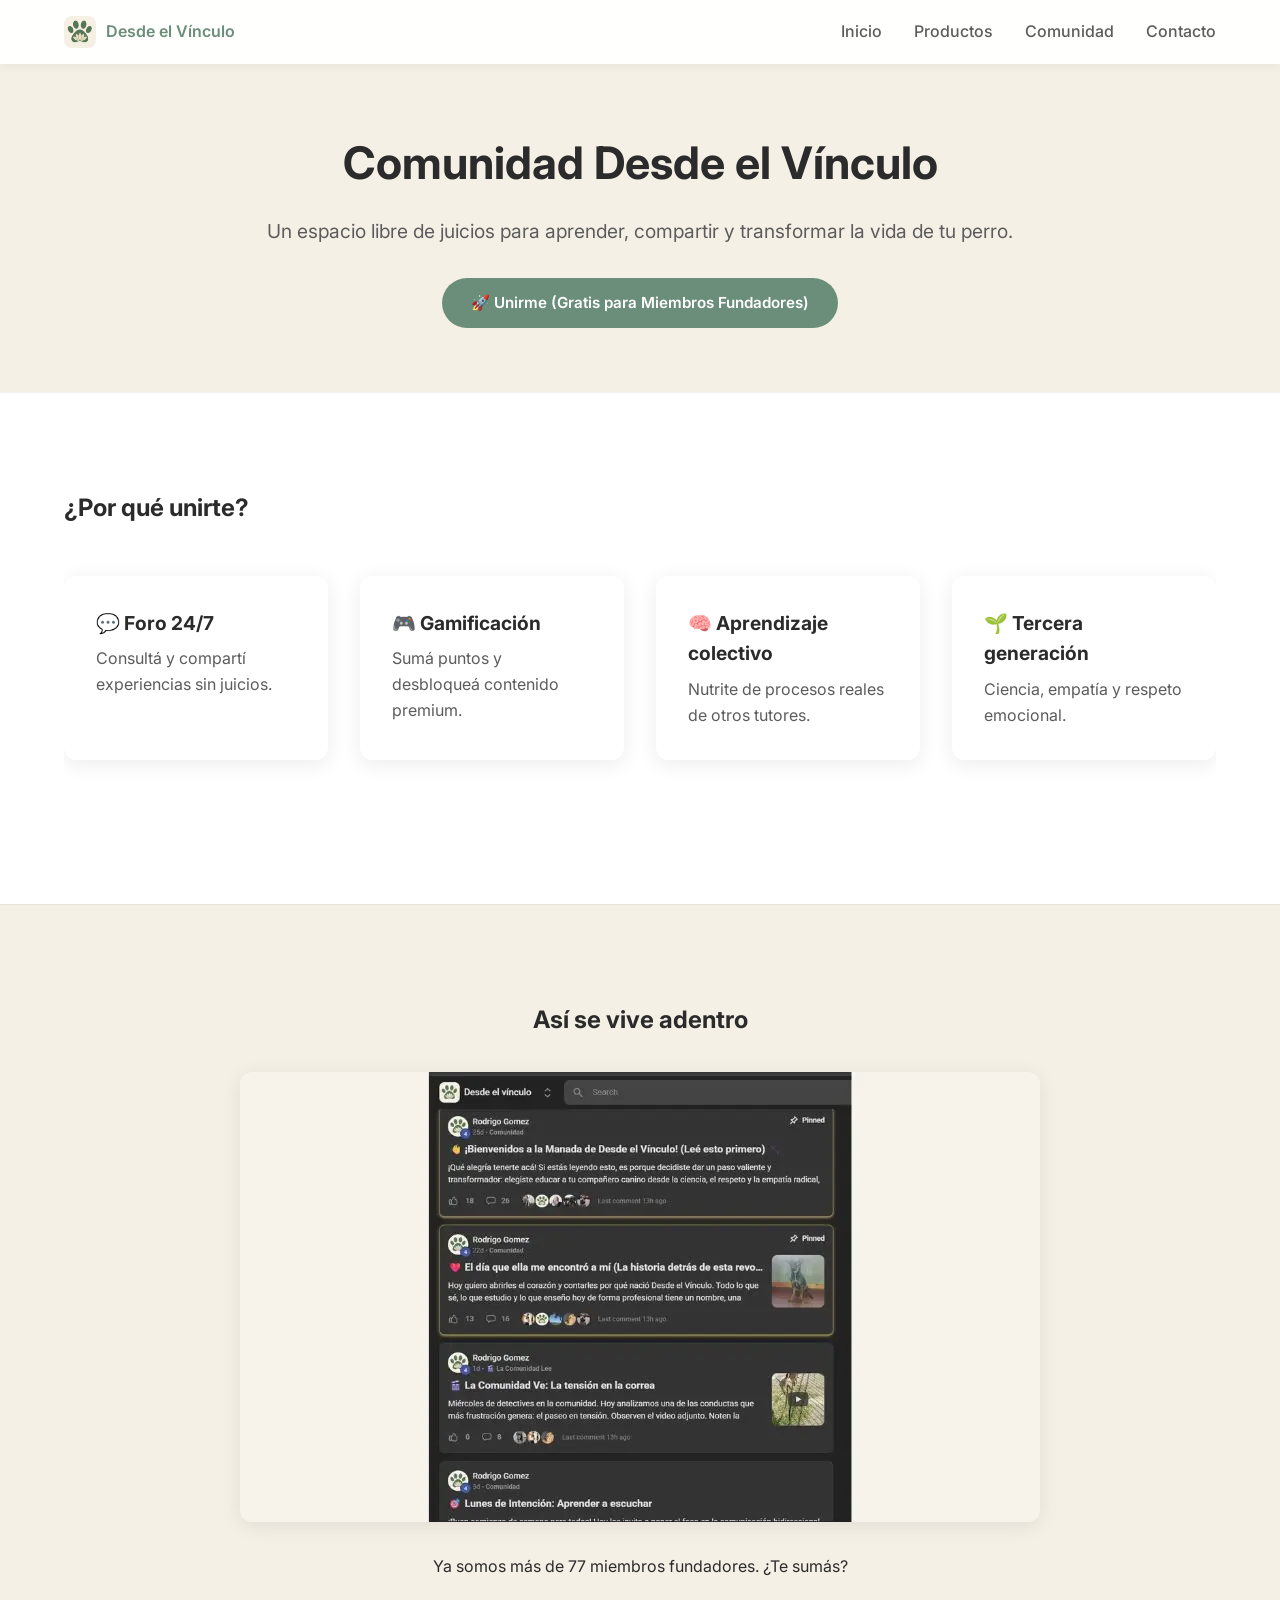
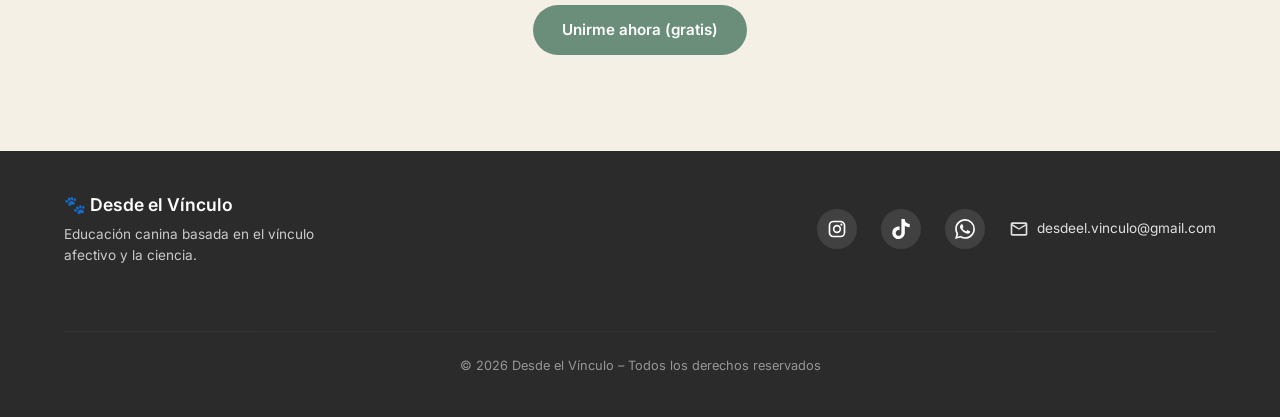
==== comunidad.html @ 9e62a5cd "Optimización de imagenes + details" ====
<!DOCTYPE html>
<html lang="es">
<head>
  <meta charset="UTF-8">
  <meta name="viewport" content="width=device-width, initial-scale=1.0">
  <title>Comunidad | Desde el Vínculo</title>
  <meta name="description" content="Comunidad gratuita para tutores de perros. Aprendizaje colectivo, gamificación y apoyo mutuo en educación canina consciente.">
  <meta name="robots" content="index, follow">
  <link rel="canonical" href="https://desdeelvinculo.netlify.app/comunidad.html">
  <meta property="og:title" content="Comunidad – Desde el Vínculo">
  <meta property="og:description" content="Un espacio libre de juicios para aprender y compartir sobre educación canina respetuosa.">
  <meta property="og:image" content="https://desdeelvinculo.netlify.app/img/og-image.jpg">
  <meta property="og:url" content="https://desdeelvinculo.netlify.app/comunidad.html">
  <meta name="google-site-verification" content="YnLXtKM4-w28fluN7Jt4KjhZyx0626GhNaNaI8vtAmA">
  <link rel="icon" type="image/png" sizes="512x512" href="img/favicon.png">
  <link href="https://fonts.googleapis.com/css2?family=Inter:wght@400;500;600;700&display=swap" rel="stylesheet">
  <link rel="stylesheet" href="css/global.css">
  <link rel="stylesheet" href="css/comunidad.css">
</head>
<body>
  <header class="header">
    <div class="container header__container">
      <a href="index.html" class="header__logo"><img src="img/logo.png" alt="Desde el Vínculo" width="140" height="40">
      <span class="header__logo-text">Desde el Vínculo</span></a>
      <nav class="header__nav" id="nav-menu">
        <ul class="header__menu">
          <li><a href="index.html" class="header__link">Inicio</a></li>
          <li><a href="productos.html" class="header__link">Productos</a></li>
          <li><a href="comunidad.html" class="header__link">Comunidad</a></li>
          <li><a href="index.html#contacto" class="header__link">Contacto</a></li>
        </ul>
      </nav>
      <button class="header__toggle" id="nav-toggle" aria-label="Abrir menú"><span></span><span></span><span></span></button>
    </div>
  </header>

  <main>
    <section class="comunidad-hero">
      <div class="container">
        <h1 class="comunidad-hero__title">Comunidad Desde el Vínculo</h1>
        <p class="comunidad-hero__subtitle">Un espacio libre de juicios para aprender, compartir y transformar la vida de tu perro.</p>
        <a href="https://www.skool.com/desde-el-vinculo-2976/about" target="_blank" rel="noopener" class="btn btn--primary">🚀 Unirme (Gratis para Miembros Fundadores)</a>
      </div>
    </section>
    <section class="section bg-white">
      <div class="container">
        <h2 class="section__title">¿Por qué unirte?</h2>
        <div class="beneficios-grid">
          <div class="beneficio-item"><h4>💬 Foro 24/7</h4><p>Consultá y compartí experiencias sin juicios.</p></div>
          <div class="beneficio-item"><h4>🎮 Gamificación</h4><p>Sumá puntos y desbloqueá contenido premium.</p></div>
          <div class="beneficio-item"><h4>🧠 Aprendizaje colectivo</h4><p>Nutrite de procesos reales de otros tutores.</p></div>
          <div class="beneficio-item"><h4>🌱 Tercera generación</h4><p>Ciencia, empatía y respeto emocional.</p></div>
        </div>
      </div>
    </section>
    <section class="section bg-beige comunidad-galeria" style="text-align: center;">
  <div class="container">
    <h2 class="section__title">Así se vive adentro</h2>
    <div class="slider">
      <div class="slider__track">
        <img src="img/Captura de la comunidad 1.webp" alt="Captura de la comunidad 1" class="slider__img active" loading="lazy">
        <img src="img/Captura de la comunidad 2.webp" alt="Captura de la comunidad 2" class="slider__img" loading="lazy">
        <img src="img/Captura de la comunidad 3.webp" alt="Captura de la comunidad 3" class="slider__img" loading="lazy">
        <img src="img/Captura de la comunidad 4.webp" alt="Captura de la comunidad 4" class="slider__img" loading="lazy">
      </div>
    </div>
    <p style="margin-top: 2rem;">Ya somos más de 77 miembros fundadores. ¿Te sumás?</p><br>
    <a href="https://www.skool.com/desde-el-vinculo-2976/about" target="_blank" rel="noopener" class="btn btn--primary">Unirme ahora (gratis)</a>
  </div>
</section>
  </main>

  <footer id="contacto" class="footer">
  <div class="footer__container">
    <div class="footer__brand">
      <p>🐾 Desde el Vínculo</p>
      <p>Educación canina basada en el vínculo afectivo y la ciencia.</p>
    </div>
    <div class="footer__social">
      <a href="https://www.instagram.com/desdeel.vinculo/" target="_blank" rel="noopener" aria-label="Instagram">
        <svg viewBox="0 0 24 24"><path d="M7.8 2h8.4C19.4 2 22 4.6 22 7.8v8.4a5.8 5.8 0 0 1-5.8 5.8H7.8C4.6 22 2 19.4 2 16.2V7.8A5.8 5.8 0 0 1 7.8 2m-.2 2A3.6 3.6 0 0 0 4 7.6v8.8C4 18.39 5.61 20 7.6 20h8.8a3.6 3.6 0 0 0 3.6-3.6V7.6C20 5.61 18.39 4 16.4 4H7.6m9.65 1.5a1.25 1.25 0 0 1 0 2.5 1.25 1.25 0 0 1 0-2.5M12 7a5 5 0 1 1 0 10 5 5 0 0 1 0-10m0 2a3 3 0 1 0 0 6 3 3 0 0 0 0-6z"/></svg>
      </a>
      <a href="https://www.tiktok.com/@desdeelvinculo" target="_blank" rel="noopener" aria-label="TikTok">
        <svg viewBox="0 0 24 24"><path d="M12.53.02C13.84 0 15.14.01 16.44 0c.08 1.53.63 3.09 1.75 4.17 1.12 1.11 2.7 1.62 4.24 1.79v4.03c-1.44-.05-2.89-.35-4.2-.97-.57-.26-1.1-.59-1.62-.93-.01 2.92.01 5.84-.02 8.75-.08 1.4-.54 2.79-1.35 3.94-1.31 1.92-3.58 3.17-5.91 3.21-1.43.08-2.86-.31-4.08-1.03-2.02-1.19-3.44-3.37-3.65-5.71-.02-.5-.03-1-.01-1.49.18-1.9 1.12-3.72 2.58-4.96 1.66-1.44 3.98-2.13 6.15-1.72.02 1.48-.04 2.96-.04 4.44-.99-.32-2.15-.23-3.02.37-.63.41-1.11 1.04-1.36 1.75-.21.51-.15 1.07-.14 1.61.24 1.64 1.82 3.02 3.5 2.87 1.12-.01 2.19-.66 2.77-1.61.19-.33.4-.67.41-1.06.1-1.79.06-3.57.07-5.36.01-4.03-.01-8.05.02-12.07z"/></svg>
      </a>
      <a href="https://wa.me/5491121652703" target="_blank" rel="noopener" aria-label="WhatsApp">
        <svg viewBox="0 0 24 24"><path d="M17.472 14.382c-.297-.149-1.758-.867-2.03-.967-.273-.099-.471-.148-.67.15-.197.297-.767.966-.94 1.164-.173.199-.347.223-.644.075-.297-.15-1.255-.463-2.39-1.475-.883-.788-1.48-1.761-1.653-2.059-.173-.297-.018-.458.13-.606.134-.133.298-.347.446-.52.149-.174.198-.298.298-.497.099-.198.05-.371-.025-.52-.075-.149-.669-1.612-.916-2.207-.242-.579-.487-.5-.669-.51-.173-.008-.371-.01-.57-.01-.198 0-.52.074-.792.372-.272.297-1.04 1.016-1.04 2.479 0 1.462 1.065 2.875 1.213 3.074.149.198 2.096 3.2 5.077 4.487.709.306 1.262.489 1.694.625.712.227 1.36.195 1.871.118.571-.085 1.758-.719 2.006-1.413.248-.694.248-1.289.173-1.413-.074-.124-.272-.198-.57-.347m-5.421 7.403h-.004a9.87 9.87 0 0 1-5.031-1.378l-.361-.214-3.741.982.998-3.648-.235-.374a9.86 9.86 0 0 1-1.51-5.26c.001-5.45 4.436-9.884 9.888-9.884 2.64 0 5.122 1.03 6.988 2.898a9.825 9.825 0 0 1 2.893 6.994c-.003 5.45-4.437 9.884-9.885 9.884m8.413-18.297A11.815 11.815 0 0 0 12.05 0C5.495 0 .16 5.335.157 11.892c0 2.096.547 4.142 1.588 5.945L.057 24l6.305-1.654a11.882 11.882 0 0 0 5.683 1.448h.005c6.554 0 11.89-5.335 11.893-11.893a11.821 11.821 0 0 0-3.48-8.413z"/></svg>
      </a>
      <span class="footer__email" aria-label="Email">
        <svg viewBox="0 0 24 24"><path d="M22 6c0-1.1-.9-2-2-2H4c-1.1 0-2 .9-2 2v12c0 1.1.9 2 2 2h16c1.1 0 2-.9 2-2V6zm-2 0l-8 5-8-5h16zm0 12H4V8l8 5 8-5v10z"/></svg>
        <span class="footer__email-text">desdeel.vinculo@gmail.com</span>
      </span>
    </div>
    <p class="footer__copy">© 2026 Desde el Vínculo – Todos los derechos reservados</p>
  </div>
</footer>
  <script src="js/main.js"></script>
</body>
</html>
---- css/global.css ----
/* === RESET & VARIABLES === */
:root {
  --verde: #6B8E7B;
  --verde-oscuro: #4A6B5D;
  --marron: #A68A6B;
  --beige: #F5F0E6;
  --blanco: #FFFFFF;
  --gris-oscuro: #2B2B2B;
  --gris-medio: #5C5C5C;
  --sombra: 0 4px 20px rgba(0,0,0,0.08);
  --radius: 12px;
  --transition: 0.3s ease;
}

*,
*::before,
*::after {
  box-sizing: border-box;
  margin: 0;
  padding: 0;
}

html {
  scroll-behavior: smooth;
}

body {
  font-family: 'Inter', sans-serif;
  color: var(--gris-oscuro);
  background: var(--blanco);
  line-height: 1.6;
  overflow-x: hidden;
  max-width: 100vw;
}

img, video, iframe {
  max-width: 100%;
  height: auto;
  display: block;
}

a {
  text-decoration: none;
  color: inherit;
}

ul {
  list-style: none;
}

.container {
  width: 90%;
  max-width: 1200px;
  margin: 0 auto;
  overflow-x: hidden;
}

/* === BOTONES === */
.btn {
  display: inline-block;
  padding: 0.8rem 1.8rem;
  border-radius: 50px;
  font-weight: 600;
  font-size: 0.95rem;
  transition: background var(--transition), color var(--transition), transform 0.2s ease;
  text-align: center;
  border: none;
  cursor: pointer;
}

.btn--primary {
  background: var(--verde);
  color: var(--blanco);
}

.btn--primary:hover {
  background: var(--verde-oscuro);
  transform: translateY(-2px);
}

.btn--secondary {
  background: transparent;
  color: var(--verde);
  border: 2px solid var(--verde);
}

.btn--secondary:hover {
  background: var(--verde);
  color: var(--blanco);
  transform: translateY(-2px);
}

/* === HEADER === */
.header {
  position: fixed;
  top: 0;
  left: 0;
  width: 100%;
  background: rgba(255,255,255,0.95);
  backdrop-filter: blur(10px);
  z-index: 1000;
  box-shadow: 0 2px 10px rgba(0,0,0,0.05);
}

.header__container {
  display: flex;
  justify-content: space-between;
  align-items: center;
  padding: 1rem 0;
}

.header__logo {
  display: flex;
  align-items: center;
  gap: 0.6rem;
  text-decoration: none;
}

.header__logo img {
  height: 32px;
  width: auto;
  border-radius: 25%;
}

.header__logo-text {
  font-size: 1rem;
  font-weight: 600;
  color: var(--verde);
  white-space: nowrap;
}

.header__menu {
  display: flex;
  gap: 2rem;
}

.header__link {
  font-weight: 500;
  color: var(--gris-medio);
  position: relative;
}

.header__link::after {
  content: '';
  position: absolute;
  left: 0;
  bottom: -4px;
  width: 0;
  height: 2px;
  background: var(--verde);
  transition: width var(--transition);
}

.header__link:hover {
  color: var(--verde);
}

.header__link:hover::after {
  width: 100%;
}

/* Hamburguesa */
.header__toggle {
  display: none;
  flex-direction: column;
  gap: 5px;
  background: none;
  border: none;
  cursor: pointer;
}

.header__toggle span {
  width: 25px;
  height: 2px;
  background: var(--gris-oscuro);
  transition: all var(--transition);
}

/* === SECCIONES GENERALES === */
.section {
  padding: 6rem 0;
  opacity: 0;
  transform: translateY(20px);
  transition: opacity 0.6s ease-out, transform 0.6s ease-out;
  border-top: 1px solid transparent;
  max-width: 100%;
  overflow-x: hidden;
}

.section.visible {
  opacity: 1;
  transform: translateY(0);
}

.bg-beige.section,
.bg-verde-claro.section,
.bg-white.section {
  border-top: 1px solid rgba(0,0,0,0.05);
}

/* === FOOTER === */
.footer {
  background: var(--gris-oscuro);
  color: var(--blanco);
  padding: 2.5rem 0;
}

.footer__container {
  width: 90%;
  max-width: 1200px;
  margin: 0 auto;
  display: flex;
  justify-content: space-between;
  align-items: center;
  flex-wrap: wrap;
  gap: 2rem;
}

.footer__brand p:first-child {
  font-size: 1.1rem;
  font-weight: 600;
  margin-bottom: 0.3rem;
}

.footer__brand p:last-child {
  font-size: 0.85rem;
  opacity: 0.75;
  max-width: 250px;
  white-space: normal;
  word-break: break-word;
  overflow-wrap: break-word;
}

.footer__social {
  display: flex;
  gap: 1.5rem;
  align-items: center;
}

.footer__social a {
  display: flex;
  align-items: center;
  justify-content: center;
  width: 40px;
  height: 40px;
  border-radius: 50%;
  background: rgba(255,255,255,0.1);
  transition: background var(--transition), transform var(--transition);
}

.footer__social a:hover {
  background: var(--verde);
  transform: translateY(-2px);
}

.footer__social a svg {
  width: 20px;
  height: 20px;
  fill: var(--blanco);
}

.footer__copy {
  width: 100%;
  text-align: center;
  margin-top: 2rem;
  font-size: 0.8rem;
  opacity: 0.5;
  border-top: 1px solid rgba(255,255,255,0.1);
  padding-top: 1.5rem;
  word-break: break-word;
  overflow-wrap: break-word;
  hyphens: auto;
}

/* === FOOTER EMAIL === */
.footer__email {
  display: flex;
  align-items: center;
  gap: 0.5rem;
  cursor: default;
  color: var(--blanco);
  opacity: 0.85;
}

.footer__email svg {
  width: 20px;
  height: 20px;
  fill: var(--blanco);
}

.footer__email-text {
  font-size: 0.85rem;
}

/* === ANIMACIONES BASE === */
@keyframes fadeInUp {
  from { opacity: 0; transform: translateY(30px); }
  to { opacity: 1; transform: translateY(0); }
}

/* === UTILIDADES === */
.bg-beige { background-color: var(--beige); }
.bg-white { background-color: var(--blanco); }
.bg-verde-claro { background-color: #E8F0EC; }

/* === RESPONSIVE MULTI-BREAKPOINT === */
@media (max-width: 480px) {
  .container, .footer__container { width: 95%; }
  .header__logo img { height: 28px; }
  .btn { padding: 0.7rem 1.4rem; font-size: 0.9rem; }
  .section { padding: 4rem 0; }
  .footer__container { flex-direction: column; text-align: center; }
  .footer__brand p:last-child { max-width: 100%; }
  .footer__email-text { font-size: 0.8rem; }
}

@media (max-width: 768px) {
  .header__nav {
    position: fixed;
    top: 70px;
    left: -100%;
    width: 80%;
    max-width: 300px;
    height: calc(100vh - 70px);
    background: var(--blanco);
    box-shadow: 2px 0 20px rgba(0,0,0,0.1);
    transition: left var(--transition);
    padding: 2rem;
    z-index: 999;
  }
  .header__nav.active { left: 0; }
  .header__menu { flex-direction: column; gap: 1.5rem; }
  .header__toggle { display: flex; }
  .section { padding: 4rem 0; }
}

@media (min-width: 769px) and (max-width: 1024px) {
  .container, .footer__container { max-width: 960px; }
}

@media (min-width: 1025px) and (max-width: 1440px) {
  .container, .footer__container { max-width: 1200px; }
}

@media (min-width: 1441px) {
  .container, .footer__container { max-width: 1400px; }
  body { font-size: 1.05rem; }
}
---- css/comunidad.css ----
/* === PÁGINA COMUNIDAD === */
.comunidad-hero {
  background: var(--beige);
  padding: 8rem 0 4rem;
  text-align: center;
}

.comunidad-hero__title {
  font-size: clamp(2rem, 5vw, 2.8rem);
  font-weight: 700; margin-bottom: 1rem;
}

.comunidad-hero__subtitle {
  font-size: 1.2rem; color: var(--gris-medio);
  margin-bottom: 2rem;
}

.beneficios-grid {
  display: grid;
  grid-template-columns: repeat(auto-fit, minmax(250px, 1fr));
  gap: 2rem; margin: 3rem 0;
}

.beneficio-item {
  background: var(--blanco); padding: 2rem;
  border-radius: var(--radius); box-shadow: var(--sombra);
}

.beneficio-item h4 {
  margin-bottom: 0.5rem; font-size: 1.2rem;
}

.beneficio-item p {
  color: var(--gris-medio);
}

.comunidad-screenshot {
  max-width: 800px; margin: 2rem auto;
  border-radius: var(--radius); box-shadow: var(--sombra);
}

@media (max-width: 768px) {
  .comunidad-screenshot {
    max-width: 100%;
  }
}



/* === SLIDER COMUNIDAD === */
/* === SLIDER COMUNIDAD === */
.slider {
  max-width: 800px;
  margin: 2rem auto 0;
  position: relative;
  overflow: hidden;
  border-radius: var(--radius);
  box-shadow: var(--sombra);
  aspect-ratio: 16 / 9;   /* esta línea es clave */
}

.slider__track {
  position: relative;
  width: 100%;
}

.slider__img {
  display: none;
  width: 100%;
  height: auto;
  object-fit: contain;
  border-radius: var(--radius);
}

.slider__img.active {
  display: block;
}
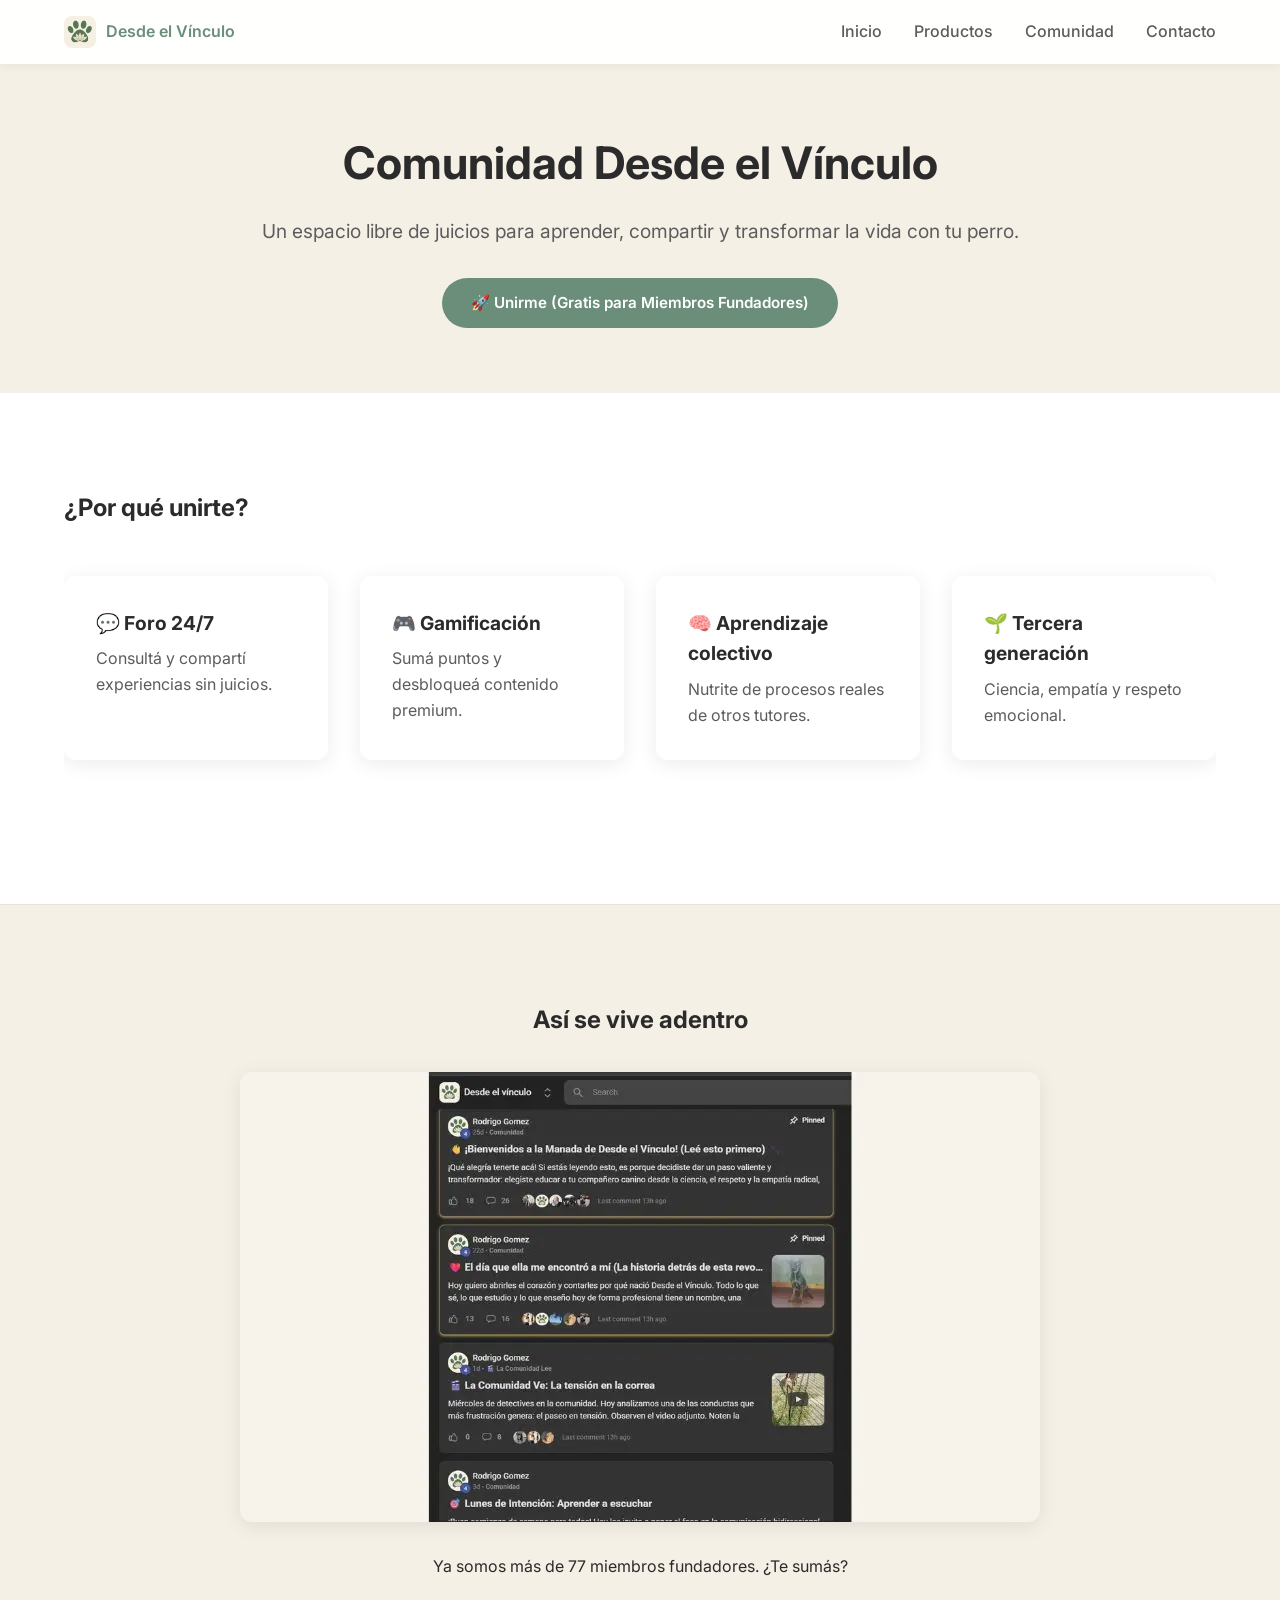
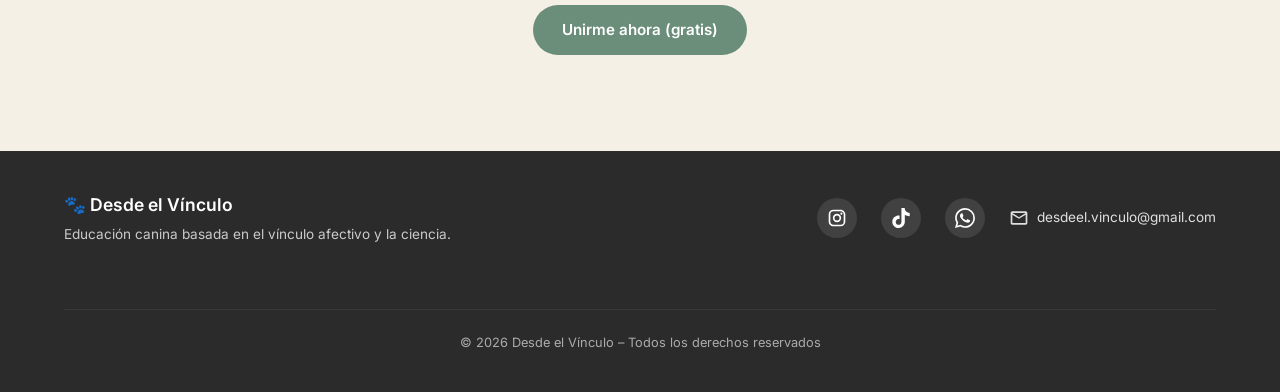
==== commit 7f6c60ac: "Ajuste copy comunidad" ====
--- a/comunidad.html
+++ b/comunidad.html
@@ -27,7 +27,7 @@
           <li><a href="index.html" class="header__link">Inicio</a></li>
           <li><a href="productos.html" class="header__link">Productos</a></li>
           <li><a href="comunidad.html" class="header__link">Comunidad</a></li>
-          <li><a href="index.html#contacto" class="header__link">Contacto</a></li>
+          <li><a href="#contacto" class="header__link">Contacto</a></li>
         </ul>
       </nav>
       <button class="header__toggle" id="nav-toggle" aria-label="Abrir menú"><span></span><span></span><span></span></button>
@@ -38,7 +38,7 @@
     <section class="comunidad-hero">
       <div class="container">
         <h1 class="comunidad-hero__title">Comunidad Desde el Vínculo</h1>
-        <p class="comunidad-hero__subtitle">Un espacio libre de juicios para aprender, compartir y transformar la vida de tu perro.</p>
+        <p class="comunidad-hero__subtitle">Un espacio libre de juicios para aprender, compartir y transformar la vida con tu perro.</p>
         <a href="https://www.skool.com/desde-el-vinculo-2976/about" target="_blank" rel="noopener" class="btn btn--primary">🚀 Unirme (Gratis para Miembros Fundadores)</a>
       </div>
     </section>
--- a/css/global.css
+++ b/css/global.css
@@ -22,6 +22,8 @@
 
 html {
   scroll-behavior: smooth;
+  overflow-x: hidden;
+  max-width: 100vw;
 }
 
 body {
@@ -31,6 +33,7 @@
   line-height: 1.6;
   overflow-x: hidden;
   max-width: 100vw;
+  position: relative;
 }
 
 img, video, iframe {
@@ -107,6 +110,7 @@
   justify-content: space-between;
   align-items: center;
   padding: 1rem 0;
+  max-width: 100%;
 }
 
 .header__logo {
@@ -198,11 +202,12 @@
   border-top: 1px solid rgba(0,0,0,0.05);
 }
 
-/* === FOOTER === */
+/* === FOOTER (NUEVO DISEÑO) === */
 .footer {
   background: var(--gris-oscuro);
   color: var(--blanco);
   padding: 2.5rem 0;
+  overflow: visible;          /* Nada de hidden */
 }
 
 .footer__container {
@@ -225,7 +230,7 @@
 .footer__brand p:last-child {
   font-size: 0.85rem;
   opacity: 0.75;
-  max-width: 250px;
+    max-width: 100%;           /* antes 250px, ahora usa todo el ancho disponible */
   white-space: normal;
   word-break: break-word;
   overflow-wrap: break-word;
@@ -263,13 +268,15 @@
   width: 100%;
   text-align: center;
   margin-top: 2rem;
-  font-size: 0.8rem;
-  opacity: 0.5;
+  font-size: clamp(0.7rem, 2.5vw, 0.8rem);
+  opacity: 0.6;
   border-top: 1px solid rgba(255,255,255,0.1);
-  padding-top: 1.5rem;
+  padding: 1.5rem 1.5rem 0;
   word-break: break-word;
   overflow-wrap: break-word;
   hyphens: auto;
+  white-space: normal;
+  line-height: 1.4;
 }
 
 /* === FOOTER EMAIL === */
@@ -290,6 +297,8 @@
 
 .footer__email-text {
   font-size: 0.85rem;
+  word-break: break-all;
+  overflow-wrap: anywhere;
 }
 
 /* === ANIMACIONES BASE === */
@@ -310,8 +319,18 @@
   .btn { padding: 0.7rem 1.4rem; font-size: 0.9rem; }
   .section { padding: 4rem 0; }
   .footer__container { flex-direction: column; text-align: center; }
-  .footer__brand p:last-child { max-width: 100%; }
-  .footer__email-text { font-size: 0.8rem; }
+ 
+  .footer__brand p:last-child {
+    font-size: 0.8rem;
+    max-width: 100%;
+  }
+  .footer__email-text {
+    font-size: 0.75rem;
+  }
+  .footer__copy {
+    padding: 1rem 1rem 0;
+    font-size: 0.7rem;
+  }
 }
 
 @media (max-width: 768px) {
@@ -327,6 +346,7 @@
     transition: left var(--transition);
     padding: 2rem;
     z-index: 999;
+    overflow: hidden;
   }
   .header__nav.active { left: 0; }
   .header__menu { flex-direction: column; gap: 1.5rem; }
@@ -345,4 +365,8 @@
 @media (min-width: 1441px) {
   .container, .footer__container { max-width: 1400px; }
   body { font-size: 1.05rem; }
+}
+
+#contacto {
+  scroll-margin-top: 100px;
 }
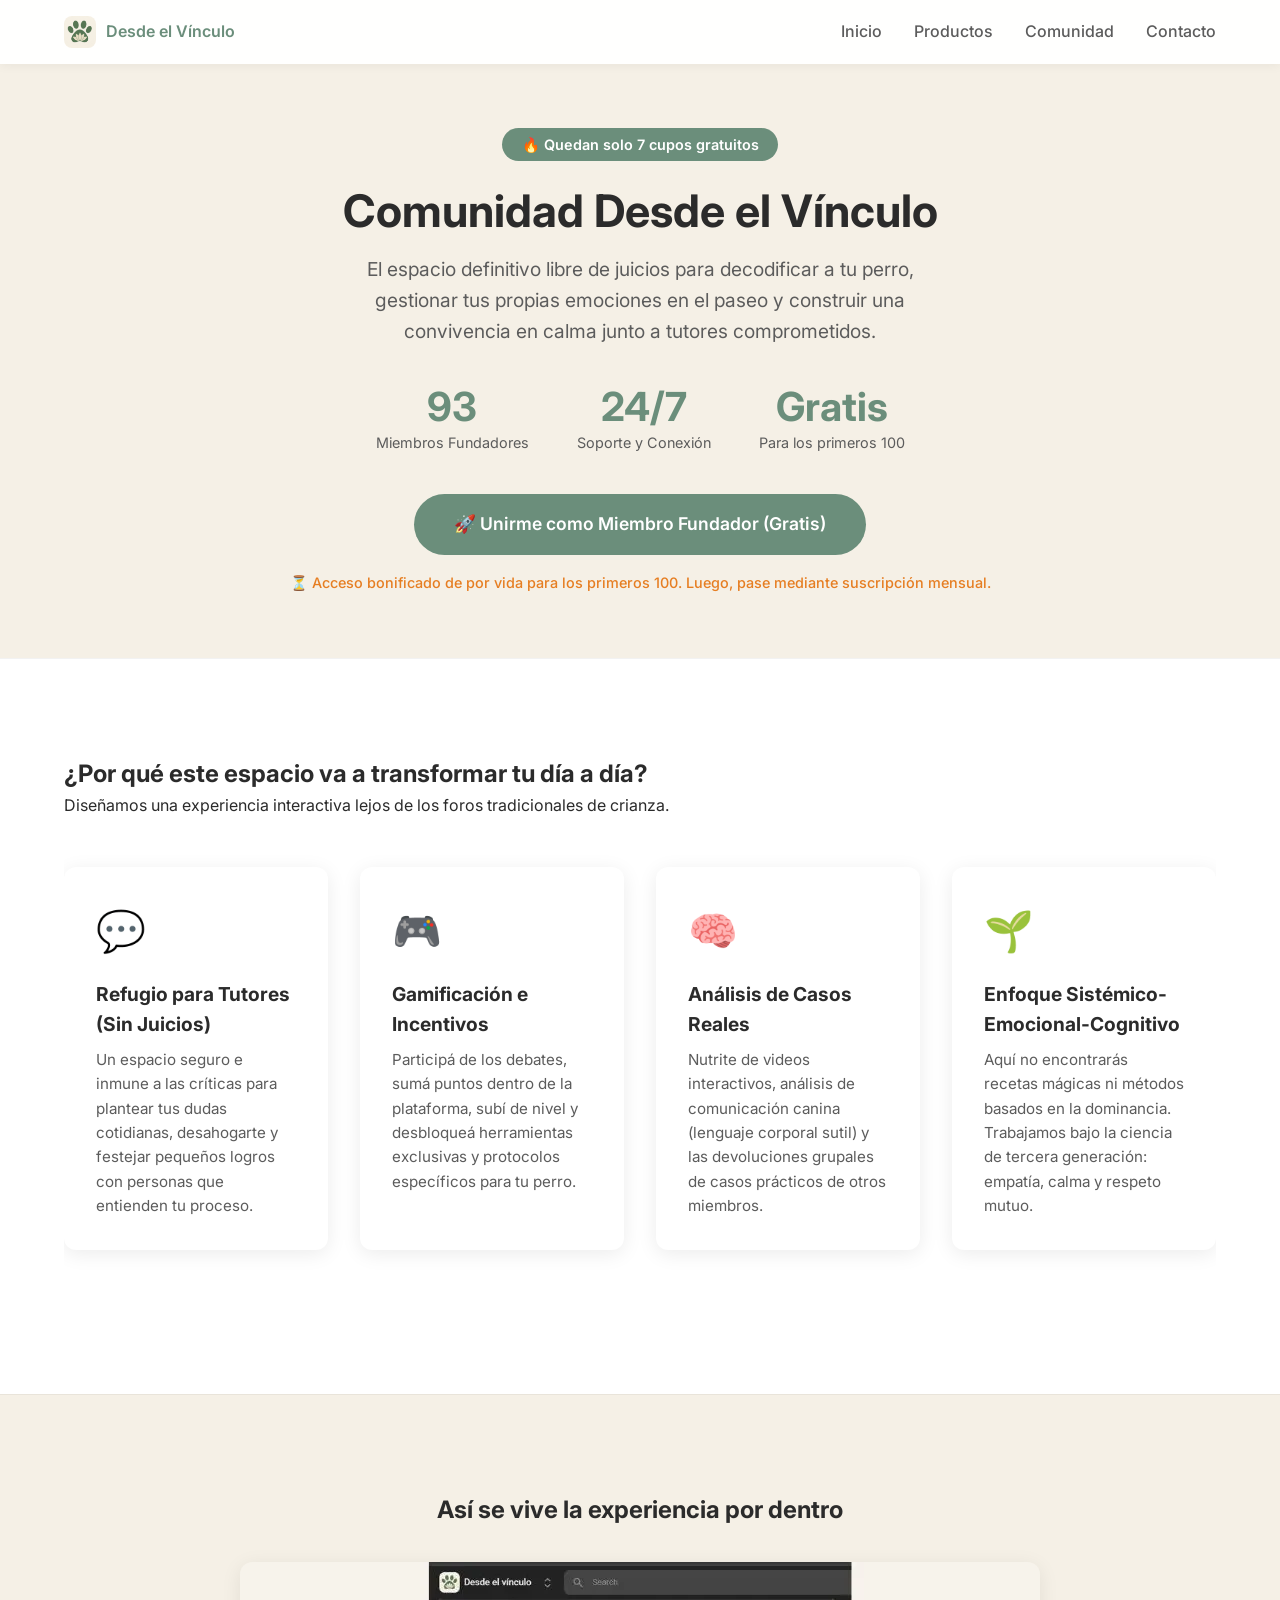
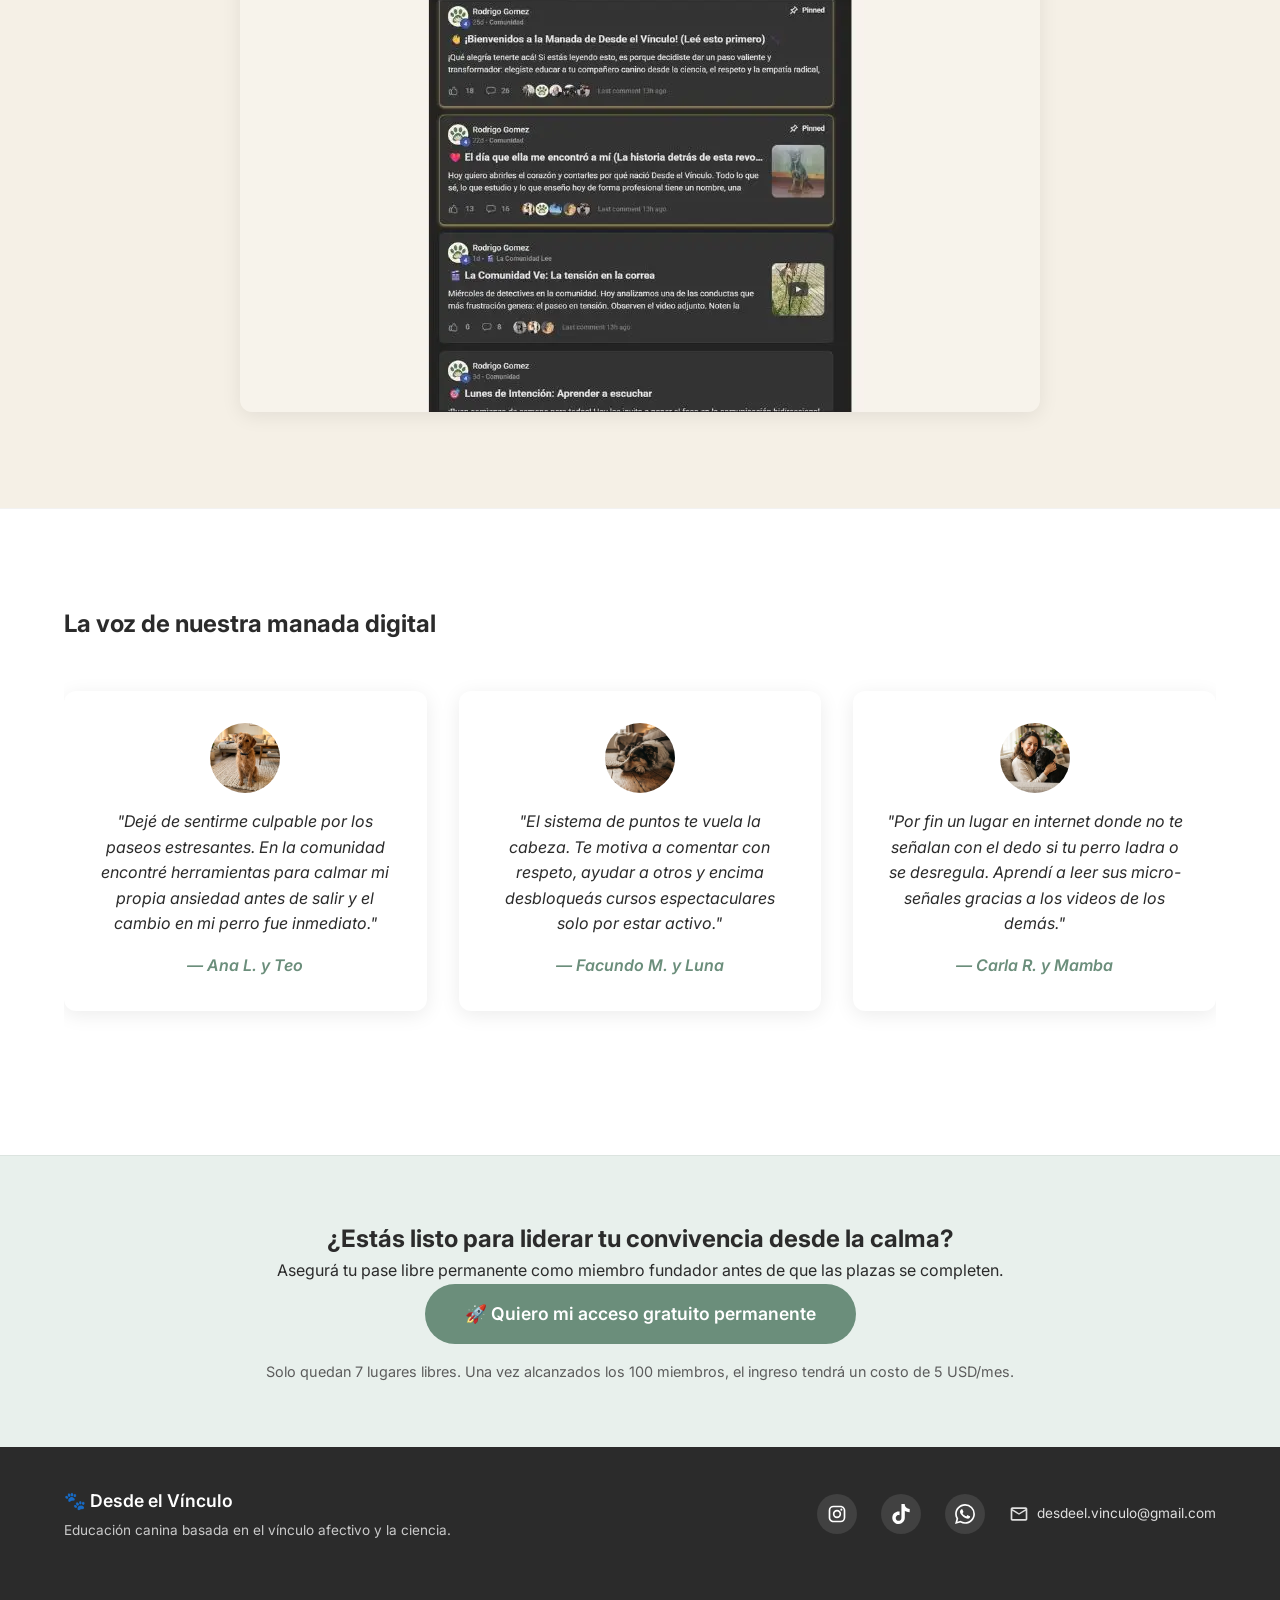
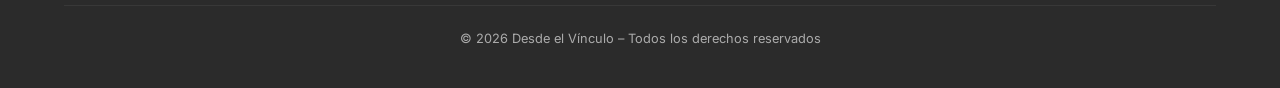
==== commit e69da14f: "Pagina comunidad" ====
--- a/comunidad.html
+++ b/comunidad.html
@@ -4,15 +4,26 @@
   <meta charset="UTF-8">
   <meta name="viewport" content="width=device-width, initial-scale=1.0">
   <title>Comunidad | Desde el Vínculo</title>
-  <meta name="description" content="Comunidad gratuita para tutores de perros. Aprendizaje colectivo, gamificación y apoyo mutuo en educación canina consciente.">
+  <meta name="description" content="Comunidad exclusiva para tutores de perros. Aprendizaje colectivo, gamificación y apoyo mutuo. ¡Últimos cupos gratuitos!">
   <meta name="robots" content="index, follow">
   <link rel="canonical" href="https://desdeelvinculo.netlify.app/comunidad.html">
+  <meta property="og:type" content="website">
+  <meta property="og:site_name" content="Desde el Vínculo">
   <meta property="og:title" content="Comunidad – Desde el Vínculo">
   <meta property="og:description" content="Un espacio libre de juicios para aprender y compartir sobre educación canina respetuosa.">
   <meta property="og:image" content="https://desdeelvinculo.netlify.app/img/og-image.jpg">
+  <meta property="og:image:width" content="1200">
+  <meta property="og:image:height" content="630">
   <meta property="og:url" content="https://desdeelvinculo.netlify.app/comunidad.html">
+  <meta name="twitter:card" content="summary_large_image">
+  <meta name="twitter:title" content="Comunidad – Desde el Vínculo">
+  <meta name="twitter:description" content="Un espacio libre de juicios para aprender y compartir sobre educación canina respetuosa.">
+  <meta name="twitter:image" content="https://desdeelvinculo.netlify.app/img/og-image.webp">
   <meta name="google-site-verification" content="YnLXtKM4-w28fluN7Jt4KjhZyx0626GhNaNaI8vtAmA">
   <link rel="icon" type="image/png" sizes="512x512" href="img/favicon.png">
+  <link rel="apple-touch-icon" sizes="180x180" href="img/favicon.png">
+  <link rel="preconnect" href="https://fonts.googleapis.com">
+  <link rel="preconnect" href="https://fonts.gstatic.com" crossorigin>
   <link href="https://fonts.googleapis.com/css2?family=Inter:wght@400;500;600;700&display=swap" rel="stylesheet">
   <link rel="stylesheet" href="css/global.css">
   <link rel="stylesheet" href="css/comunidad.css">
@@ -20,80 +31,159 @@
 <body>
   <header class="header">
     <div class="container header__container">
-      <a href="index.html" class="header__logo"><img src="img/logo.png" alt="Desde el Vínculo" width="140" height="40">
-      <span class="header__logo-text">Desde el Vínculo</span></a>
+      <a href="index.html" class="header__logo">
+        <img src="img/logo.png" alt="Desde el Vínculo" width="40" height="40">
+        <span class="header__logo-text">Desde el Vínculo</span>
+      </a>
       <nav class="header__nav" id="nav-menu">
         <ul class="header__menu">
           <li><a href="index.html" class="header__link">Inicio</a></li>
           <li><a href="productos.html" class="header__link">Productos</a></li>
           <li><a href="comunidad.html" class="header__link">Comunidad</a></li>
-          <li><a href="#contacto" class="header__link">Contacto</a></li>
+          <li><a href="index.html#contacto" class="header__link">Contacto</a></li>
         </ul>
       </nav>
-      <button class="header__toggle" id="nav-toggle" aria-label="Abrir menú"><span></span><span></span><span></span></button>
+      <button class="header__toggle" id="nav-toggle" aria-label="Abrir menú">
+        <span></span><span></span><span></span>
+      </button>
     </div>
   </header>
 
   <main>
-    <section class="comunidad-hero">
+    <!-- ========== HERO ========== -->
+<section class="comunidad-hero">
       <div class="container">
+        <span class="comunidad-hero__badge">🔥 Quedan solo 7 cupos gratuitos</span>
         <h1 class="comunidad-hero__title">Comunidad Desde el Vínculo</h1>
-        <p class="comunidad-hero__subtitle">Un espacio libre de juicios para aprender, compartir y transformar la vida con tu perro.</p>
-        <a href="https://www.skool.com/desde-el-vinculo-2976/about" target="_blank" rel="noopener" class="btn btn--primary">🚀 Unirme (Gratis para Miembros Fundadores)</a>
+        <p class="comunidad-hero__subtitle">El espacio definitivo libre de juicios para decodificar a tu perro, gestionar tus propias emociones en el paseo y construir una convivencia en calma junto a tutores comprometidos.</p>
+        <div class="comunidad-hero__stats">
+          <div class="comunidad-hero__stat">
+            <span class="comunidad-hero__numero">93</span>
+            <span class="comunidad-hero__label">Miembros Fundadores</span>
+          </div>
+          <div class="comunidad-hero__stat">
+            <span class="comunidad-hero__numero">24/7</span>
+            <span class="comunidad-hero__label">Soporte y Conexión</span>
+          </div>
+          <div class="comunidad-hero__stat">
+            <span class="comunidad-hero__numero">Gratis</span>
+            <span class="comunidad-hero__label">Para los primeros 100</span>
+          </div>
+        </div>
+        <a href="https://www.skool.com/desde-el-vinculo-2976/about" target="_blank" rel="noopener" class="btn btn--primary" style="font-size: 1.1rem; padding: 1rem 2.5rem;">
+          🚀 Unirme como Miembro Fundador (Gratis)
+        </a>
+        <p class="comunidad-hero__urgencia">⏳ Acceso bonificado de por vida para los primeros 100. Luego, pase mediante suscripción mensual.</p>
       </div>
     </section>
+
+   <!-- ========== BENEFICIOS ========== -->
     <section class="section bg-white">
       <div class="container">
-        <h2 class="section__title">¿Por qué unirte?</h2>
+        <h2 class="section__title">¿Por qué este espacio va a transformar tu día a día?</h2>
+        <p class="section__subtitle">Diseñamos una experiencia interactiva lejos de los foros tradicionales de crianza.</p>
         <div class="beneficios-grid">
-          <div class="beneficio-item"><h4>💬 Foro 24/7</h4><p>Consultá y compartí experiencias sin juicios.</p></div>
-          <div class="beneficio-item"><h4>🎮 Gamificación</h4><p>Sumá puntos y desbloqueá contenido premium.</p></div>
-          <div class="beneficio-item"><h4>🧠 Aprendizaje colectivo</h4><p>Nutrite de procesos reales de otros tutores.</p></div>
-          <div class="beneficio-item"><h4>🌱 Tercera generación</h4><p>Ciencia, empatía y respeto emocional.</p></div>
+          <div class="beneficio-item">
+            <div class="beneficio-item__icono">💬</div>
+            <h4>Refugio para Tutores (Sin Juicios)</h4>
+            <p>Un espacio seguro e inmune a las críticas para plantear tus dudas cotidianas, desahogarte y festejar pequeños logros con personas que entienden tu proceso.</p>
+          </div>
+          <div class="beneficio-item">
+            <div class="beneficio-item__icono">🎮</div>
+            <h4>Gamificación e Incentivos</h4>
+            <p>Participá de los debates, sumá puntos dentro de la plataforma, subí de nivel y desbloqueá herramientas exclusivas y protocolos específicos para tu perro.</p>
+          </div>
+          <div class="beneficio-item">
+            <div class="beneficio-item__icono">🧠</div>
+            <h4>Análisis de Casos Reales</h4>
+            <p>Nutrite de videos interactivos, análisis de comunicación canina (lenguaje corporal sutil) y las devoluciones grupales de casos prácticos de otros miembros.</p>
+          </div>
+          <div class="beneficio-item">
+            <div class="beneficio-item__icono">🌱</div>
+            <h4>Enfoque Sistémico-Emocional-Cognitivo</h4>
+            <p>Aquí no encontrarás recetas mágicas ni métodos basados en la dominancia. Trabajamos bajo la ciencia de tercera generación: empatía, calma y respeto mutuo.</p>
+          </div>
         </div>
       </div>
     </section>
+
+    <!-- ========== SLIDER DE CAPTURAS ========== -->
     <section class="section bg-beige comunidad-galeria" style="text-align: center;">
-  <div class="container">
-    <h2 class="section__title">Así se vive adentro</h2>
-    <div class="slider">
-      <div class="slider__track">
-        <img src="img/Captura de la comunidad 1.webp" alt="Captura de la comunidad 1" class="slider__img active" loading="lazy">
-        <img src="img/Captura de la comunidad 2.webp" alt="Captura de la comunidad 2" class="slider__img" loading="lazy">
-        <img src="img/Captura de la comunidad 3.webp" alt="Captura de la comunidad 3" class="slider__img" loading="lazy">
-        <img src="img/Captura de la comunidad 4.webp" alt="Captura de la comunidad 4" class="slider__img" loading="lazy">
+      <div class="container">
+        <h2 class="section__title">Así se vive la experiencia por dentro</h2>
+        <div class="slider">
+          <div class="slider__track">
+            <img src="img/Captura de la comunidad 1.webp" alt="Interfaz de Skool e interacciones" class="slider__img active" loading="lazy">
+            <img src="img/Captura de la comunidad 2.webp" alt="Niveles y cursos desbloqueables" class="slider__img" loading="lazy">
+            <img src="img/Captura de la comunidad 3.webp" alt="Debates y consultas sobre lenguaje canino" class="slider__img" loading="lazy">
+            <img src="img/Captura de la comunidad 4.webp" alt="Dinámicas grupales en vivo" class="slider__img" loading="lazy">
+          </div>
+        </div>
       </div>
-    </div>
-    <p style="margin-top: 2rem;">Ya somos más de 77 miembros fundadores. ¿Te sumás?</p><br>
-    <a href="https://www.skool.com/desde-el-vinculo-2976/about" target="_blank" rel="noopener" class="btn btn--primary">Unirme ahora (gratis)</a>
-  </div>
-</section>
+    </section>
+
+    <!-- ========== TESTIMONIOS ========== -->
+    <section class="section bg-white">
+      <div class="container">
+        <h2 class="section__title">La voz de nuestra manada digital</h2>
+        <div class="testimonios-grid">
+          <div class="testimonio-card">
+            <img src="img/Comunidad/testimonio1.webp" alt="Miembro de la comunidad">
+            <p>"Dejé de sentirme culpable por los paseos estresantes. En la comunidad encontré herramientas para calmar mi propia ansiedad antes de salir y el cambio en mi perro fue inmediato."</p>
+            <cite>— Ana L. y Teo</cite>
+          </div>
+          <div class="testimonio-card">
+            <img src="img/Comunidad/testimonio2.webp" alt="Miembro de la comunidad">
+            <p>"El sistema de puntos te vuela la cabeza. Te motiva a comentar con respeto, ayudar a otros y encima desbloqueás cursos espectaculares solo por estar activo."</p>
+            <cite>— Facundo M. y Luna</cite>
+          </div>
+          <div class="testimonio-card">
+            <img src="img/Comunidad/testimonio3.webp" alt="Miembro de la comunidad">
+            <p>"Por fin un lugar en internet donde no te señalan con el dedo si tu perro ladra o se desregula. Aprendí a leer sus micro-señales gracias a los videos de los demás."</p>
+            <cite>— Carla R. y Mamba</cite>
+          </div>
+        </div>
+      </div>
+    </section>
+
+    <!-- ========== CTA FINAL ========== -->
+    <section class="section bg-verde-claro cta-comunidad">
+      <div class="container" style="text-align: center;">
+        <h2 class="section__title">¿Estás listo para liderar tu convivencia desde la calma?</h2>
+        <p class="section__subtitle">Asegurá tu pase libre permanente como miembro fundador antes de que las plazas se completen.</p>
+        <a href="https://www.skool.com/desde-el-vinculo-2976/about" target="_blank" rel="noopener" class="btn btn--primary" style="font-size: 1.1rem; padding: 1rem 2.5rem;">
+          🚀 Quiero mi acceso gratuito permanente
+        </a>
+        <p style="margin-top: 1rem; font-size: 0.9rem; color: var(--gris-medio);">Solo quedan 7 lugares libres. Una vez alcanzados los 100 miembros, el ingreso tendrá un costo de 5 USD/mes.</p>
+      </div>
+    </section>
   </main>
 
   <footer id="contacto" class="footer">
-  <div class="footer__container">
-    <div class="footer__brand">
-      <p>🐾 Desde el Vínculo</p>
-      <p>Educación canina basada en el vínculo afectivo y la ciencia.</p>
+    <div class="footer__container">
+      <div class="footer__brand">
+        <p>🐾 Desde el Vínculo</p>
+        <p>Educación canina basada en el vínculo afectivo y la ciencia.</p>
+      </div>
+      <div class="footer__social">
+        <a href="https://www.instagram.com/desdeel.vinculo/" target="_blank" rel="noopener" aria-label="Instagram">
+          <svg viewBox="0 0 24 24"><path d="M7.8 2h8.4C19.4 2 22 4.6 22 7.8v8.4a5.8 5.8 0 0 1-5.8 5.8H7.8C4.6 22 2 19.4 2 16.2V7.8A5.8 5.8 0 0 1 7.8 2m-.2 2A3.6 3.6 0 0 0 4 7.6v8.8C4 18.39 5.61 20 7.6 20h8.8a3.6 3.6 0 0 0 3.6-3.6V7.6C20 5.61 18.39 4 16.4 4H7.6m9.65 1.5a1.25 1.25 0 0 1 0 2.5 1.25 1.25 0 0 1 0-2.5M12 7a5 5 0 1 1 0 10 5 5 0 0 1 0-10m0 2a3 3 0 1 0 0 6 3 3 0 0 0 0-6z"/></svg>
+        </a>
+        <a href="https://www.tiktok.com/@desdeelvinculo" target="_blank" rel="noopener" aria-label="TikTok">
+          <svg viewBox="0 0 24 24"><path d="M12.53.02C13.84 0 15.14.01 16.44 0c.08 1.53.63 3.09 1.75 4.17 1.12 1.11 2.7 1.62 4.24 1.79v4.03c-1.44-.05-2.89-.35-4.2-.97-.57-.26-1.1-.59-1.62-.93-.01 2.92.01 5.84-.02 8.75-.08 1.4-.54 2.79-1.35 3.94-1.31 1.92-3.58 3.17-5.91 3.21-1.43.08-2.86-.31-4.08-1.03-2.02-1.19-3.44-3.37-3.65-5.71-.02-.5-.03-1-.01-1.49.18-1.9 1.12-3.72 2.58-4.96 1.66-1.44 3.98-2.13 6.15-1.72.02 1.48-.04 2.96-.04 4.44-.99-.32-2.15-.23-3.02.37-.63.41-1.11 1.04-1.36 1.75-.21.51-.15 1.07-.14 1.61.24 1.64 1.82 3.02 3.5 2.87 1.12-.01 2.19-.66 2.77-1.61.19-.33.4-.67.41-1.06.1-1.79.06-3.57.07-5.36.01-4.03-.01-8.05.02-12.07z"/></svg>
+        </a>
+        <a href="https://wa.me/5491121652703" target="_blank" rel="noopener" aria-label="WhatsApp">
+          <svg viewBox="0 0 24 24"><path d="M17.472 14.382c-.297-.149-1.758-.867-2.03-.967-.273-.099-.471-.148-.67.15-.197.297-.767.966-.94 1.164-.173.199-.347.223-.644.075-.297-.15-1.255-.463-2.39-1.475-.883-.788-1.48-1.761-1.653-2.059-.173-.297-.018-.458.13-.606.134-.133.298-.347.446-.52.149-.174.198-.298.298-.497.099-.198.05-.371-.025-.52-.075-.149-.669-1.612-.916-2.207-.242-.579-.487-.5-.669-.51-.173-.008-.371-.01-.57-.01-.198 0-.52.074-.792.372-.272.297-1.04 1.016-1.04 2.479 0 1.462 1.065 2.875 1.213 3.074.149.198 2.096 3.2 5.077 4.487.709.306 1.262.489 1.694.625.712.227 1.36.195 1.871.118.571-.085 1.758-.719 2.006-1.413.248-.694.248-1.289.173-1.413-.074-.124-.272-.198-.57-.347m-5.421 7.403h-.004a9.87 9.87 0 0 1-5.031-1.378l-.361-.214-3.741.982.998-3.648-.235-.374a9.86 9.86 0 0 1-1.51-5.26c.001-5.45 4.436-9.884 9.888-9.884 2.64 0 5.122 1.03 6.988 2.898a9.825 9.825 0 0 1 2.893 6.994c-.003 5.45-4.437 9.884-9.885 9.884m8.413-18.297A11.815 11.815 0 0 0 12.05 0C5.495 0 .16 5.335.157 11.892c0 2.096.547 4.142 1.588 5.945L.057 24l6.305-1.654a11.882 11.882 0 0 0 5.683 1.448h.005c6.554 0 11.89-5.335 11.893-11.893a11.821 11.821 0 0 0-3.48-8.413z"/></svg>
+        </a>
+        <span class="footer__email" aria-label="Email">
+          <svg viewBox="0 0 24 24"><path d="M22 6c0-1.1-.9-2-2-2H4c-1.1 0-2 .9-2 2v12c0 1.1.9 2 2 2h16c1.1 0 2-.9 2-2V6zm-2 0l-8 5-8-5h16zm0 12H4V8l8 5 8-5v10z"/></svg>
+          <span class="footer__email-text">desdeel.vinculo@gmail.com</span>
+        </span>
+      </div>
+      <p class="footer__copy">© 2026 Desde el Vínculo – Todos los derechos reservados</p>
     </div>
-    <div class="footer__social">
-      <a href="https://www.instagram.com/desdeel.vinculo/" target="_blank" rel="noopener" aria-label="Instagram">
-        <svg viewBox="0 0 24 24"><path d="M7.8 2h8.4C19.4 2 22 4.6 22 7.8v8.4a5.8 5.8 0 0 1-5.8 5.8H7.8C4.6 22 2 19.4 2 16.2V7.8A5.8 5.8 0 0 1 7.8 2m-.2 2A3.6 3.6 0 0 0 4 7.6v8.8C4 18.39 5.61 20 7.6 20h8.8a3.6 3.6 0 0 0 3.6-3.6V7.6C20 5.61 18.39 4 16.4 4H7.6m9.65 1.5a1.25 1.25 0 0 1 0 2.5 1.25 1.25 0 0 1 0-2.5M12 7a5 5 0 1 1 0 10 5 5 0 0 1 0-10m0 2a3 3 0 1 0 0 6 3 3 0 0 0 0-6z"/></svg>
-      </a>
-      <a href="https://www.tiktok.com/@desdeelvinculo" target="_blank" rel="noopener" aria-label="TikTok">
-        <svg viewBox="0 0 24 24"><path d="M12.53.02C13.84 0 15.14.01 16.44 0c.08 1.53.63 3.09 1.75 4.17 1.12 1.11 2.7 1.62 4.24 1.79v4.03c-1.44-.05-2.89-.35-4.2-.97-.57-.26-1.1-.59-1.62-.93-.01 2.92.01 5.84-.02 8.75-.08 1.4-.54 2.79-1.35 3.94-1.31 1.92-3.58 3.17-5.91 3.21-1.43.08-2.86-.31-4.08-1.03-2.02-1.19-3.44-3.37-3.65-5.71-.02-.5-.03-1-.01-1.49.18-1.9 1.12-3.72 2.58-4.96 1.66-1.44 3.98-2.13 6.15-1.72.02 1.48-.04 2.96-.04 4.44-.99-.32-2.15-.23-3.02.37-.63.41-1.11 1.04-1.36 1.75-.21.51-.15 1.07-.14 1.61.24 1.64 1.82 3.02 3.5 2.87 1.12-.01 2.19-.66 2.77-1.61.19-.33.4-.67.41-1.06.1-1.79.06-3.57.07-5.36.01-4.03-.01-8.05.02-12.07z"/></svg>
-      </a>
-      <a href="https://wa.me/5491121652703" target="_blank" rel="noopener" aria-label="WhatsApp">
-        <svg viewBox="0 0 24 24"><path d="M17.472 14.382c-.297-.149-1.758-.867-2.03-.967-.273-.099-.471-.148-.67.15-.197.297-.767.966-.94 1.164-.173.199-.347.223-.644.075-.297-.15-1.255-.463-2.39-1.475-.883-.788-1.48-1.761-1.653-2.059-.173-.297-.018-.458.13-.606.134-.133.298-.347.446-.52.149-.174.198-.298.298-.497.099-.198.05-.371-.025-.52-.075-.149-.669-1.612-.916-2.207-.242-.579-.487-.5-.669-.51-.173-.008-.371-.01-.57-.01-.198 0-.52.074-.792.372-.272.297-1.04 1.016-1.04 2.479 0 1.462 1.065 2.875 1.213 3.074.149.198 2.096 3.2 5.077 4.487.709.306 1.262.489 1.694.625.712.227 1.36.195 1.871.118.571-.085 1.758-.719 2.006-1.413.248-.694.248-1.289.173-1.413-.074-.124-.272-.198-.57-.347m-5.421 7.403h-.004a9.87 9.87 0 0 1-5.031-1.378l-.361-.214-3.741.982.998-3.648-.235-.374a9.86 9.86 0 0 1-1.51-5.26c.001-5.45 4.436-9.884 9.888-9.884 2.64 0 5.122 1.03 6.988 2.898a9.825 9.825 0 0 1 2.893 6.994c-.003 5.45-4.437 9.884-9.885 9.884m8.413-18.297A11.815 11.815 0 0 0 12.05 0C5.495 0 .16 5.335.157 11.892c0 2.096.547 4.142 1.588 5.945L.057 24l6.305-1.654a11.882 11.882 0 0 0 5.683 1.448h.005c6.554 0 11.89-5.335 11.893-11.893a11.821 11.821 0 0 0-3.48-8.413z"/></svg>
-      </a>
-      <span class="footer__email" aria-label="Email">
-        <svg viewBox="0 0 24 24"><path d="M22 6c0-1.1-.9-2-2-2H4c-1.1 0-2 .9-2 2v12c0 1.1.9 2 2 2h16c1.1 0 2-.9 2-2V6zm-2 0l-8 5-8-5h16zm0 12H4V8l8 5 8-5v10z"/></svg>
-        <span class="footer__email-text">desdeel.vinculo@gmail.com</span>
-      </span>
-    </div>
-    <p class="footer__copy">© 2026 Desde el Vínculo – Todos los derechos reservados</p>
-  </div>
-</footer>
+  </footer>
+
   <script src="js/main.js"></script>
 </body>
 </html>
--- a/css/global.css
+++ b/css/global.css
@@ -369,4 +369,34 @@
 
 #contacto {
   scroll-margin-top: 100px;
+}
+
+
+
+
+
+
+
+
+html {
+  scroll-behavior: smooth;
+  overflow-x: clip;           /* antes hidden */
+  max-width: 100vw;
+}
+
+body {
+  font-family: 'Inter', sans-serif;
+  color: var(--gris-oscuro);
+  background: var(--blanco);
+  line-height: 1.6;
+  overflow-x: clip;           /* antes hidden */
+  max-width: 100vw;
+  position: relative;
+}
+
+.container {
+  width: 90%;
+  max-width: 1200px;
+  margin: 0 auto;
+  overflow-x: clip;           /* antes hidden */
 }
--- a/css/comunidad.css
+++ b/css/comunidad.css
@@ -1,70 +1,126 @@
 /* === PÁGINA COMUNIDAD === */
+
+/* Hero */
 .comunidad-hero {
   background: var(--beige);
   padding: 8rem 0 4rem;
   text-align: center;
 }
 
+.comunidad-hero__badge {
+  display: inline-block;
+  background: var(--verde);
+  color: white;
+  padding: 0.3rem 1.2rem;
+  border-radius: 50px;
+  font-size: 0.9rem;
+  font-weight: 600;
+  margin-bottom: 1.5rem;
+}
+
 .comunidad-hero__title {
   font-size: clamp(2rem, 5vw, 2.8rem);
-  font-weight: 700; margin-bottom: 1rem;
+  font-weight: 700;
+  margin-bottom: 1rem;
+  line-height: 1.2;
 }
 
 .comunidad-hero__subtitle {
-  font-size: 1.2rem; color: var(--gris-medio);
-  margin-bottom: 2rem;
+  font-size: 1.2rem;
+  color: var(--gris-medio);
+  margin-bottom: 2.5rem;
+  max-width: 600px;
+  margin-left: auto;
+  margin-right: auto;
 }
 
+.comunidad-hero__stats {
+  display: flex;
+  justify-content: center;
+  gap: 3rem;
+  margin-bottom: 2.5rem;
+  flex-wrap: wrap;
+}
+
+.comunidad-hero__stat {
+  display: flex;
+  flex-direction: column;
+  align-items: center;
+}
+
+.comunidad-hero__numero {
+  font-size: 2.5rem;
+  font-weight: 700;
+  color: var(--verde);
+  line-height: 1;
+}
+
+.comunidad-hero__label {
+  font-size: 0.9rem;
+  color: var(--gris-medio);
+  margin-top: 0.3rem;
+}
+
+.comunidad-hero__urgencia {
+  margin-top: 1rem;
+  font-size: 0.9rem;
+  color: #e67e22;
+  font-weight: 500;
+}
+
+/* Beneficios */
 .beneficios-grid {
   display: grid;
   grid-template-columns: repeat(auto-fit, minmax(250px, 1fr));
-  gap: 2rem; margin: 3rem 0;
+  gap: 2rem;
+  margin: 3rem 0;
 }
 
 .beneficio-item {
-  background: var(--blanco); padding: 2rem;
-  border-radius: var(--radius); box-shadow: var(--sombra);
+  background: var(--blanco);
+  padding: 2rem;
+  border-radius: var(--radius);
+  box-shadow: var(--sombra);
+  transition: transform 0.3s ease, box-shadow 0.3s ease;
+}
+
+.beneficio-item:hover {
+  transform: translateY(-4px);
+  box-shadow: 0 8px 24px rgba(0,0,0,0.1);
+}
+
+.beneficio-item__icono {
+  font-size: 2.5rem;
+  margin-bottom: 1rem;
 }
 
 .beneficio-item h4 {
-  margin-bottom: 0.5rem; font-size: 1.2rem;
+  margin-bottom: 0.5rem;
+  font-size: 1.2rem;
 }
 
 .beneficio-item p {
   color: var(--gris-medio);
+  font-size: 0.95rem;
 }
 
-.comunidad-screenshot {
-  max-width: 800px; margin: 2rem auto;
-  border-radius: var(--radius); box-shadow: var(--sombra);
-}
-
-@media (max-width: 768px) {
-  .comunidad-screenshot {
-    max-width: 100%;
-  }
-}
-
-
-
-/* === SLIDER COMUNIDAD === */
-/* === SLIDER COMUNIDAD === */
-.slider {
+/* Slider de capturas */
+.comunidad-galeria .slider {
   max-width: 800px;
   margin: 2rem auto 0;
   position: relative;
   overflow: hidden;
   border-radius: var(--radius);
   box-shadow: var(--sombra);
-  aspect-ratio: 16 / 9;   /* esta línea es clave */
+  aspect-ratio: 16 / 9;
 }
 
-.slider__track {
+.comunidad-galeria .slider__track {
   position: relative;
   width: 100%;
 }
 
-.slider__img {
+.comunidad-galeria .slider__img {
   display: none;
   width: 100%;
   height: auto;
@@ -72,6 +128,61 @@
   border-radius: var(--radius);
 }
 
-.slider__img.active {
+.comunidad-galeria .slider__img.active {
   display: block;
+}
+
+/* Testimonios */
+.testimonios-grid {
+  display: grid;
+  grid-template-columns: repeat(auto-fit, minmax(280px, 1fr));
+  gap: 2rem;
+  margin: 3rem 0;
+}
+
+.testimonio-card {
+  background: var(--blanco);
+  padding: 2rem;
+  border-radius: var(--radius);
+  box-shadow: var(--sombra);
+  text-align: center;
+}
+
+.testimonio-card img {
+  width: 70px;
+  height: 70px;
+  border-radius: 50%;
+  object-fit: cover;
+  margin: 0 auto 1rem;
+}
+
+.testimonio-card p {
+  font-style: italic;
+  margin-bottom: 1rem;
+}
+
+.testimonio-card cite {
+  font-weight: 600;
+  color: var(--verde);
+}
+
+/* CTA final */
+.cta-comunidad {
+  padding: 4rem 1rem;
+}
+
+/* Responsive */
+@media (max-width: 768px) {
+  .comunidad-hero__stats {
+    gap: 1.5rem;
+  }
+  .comunidad-hero__numero {
+    font-size: 2rem;
+  }
+  .beneficios-grid {
+    grid-template-columns: 1fr;
+  }
+  .testimonios-grid {
+    grid-template-columns: 1fr;
+  }
 }
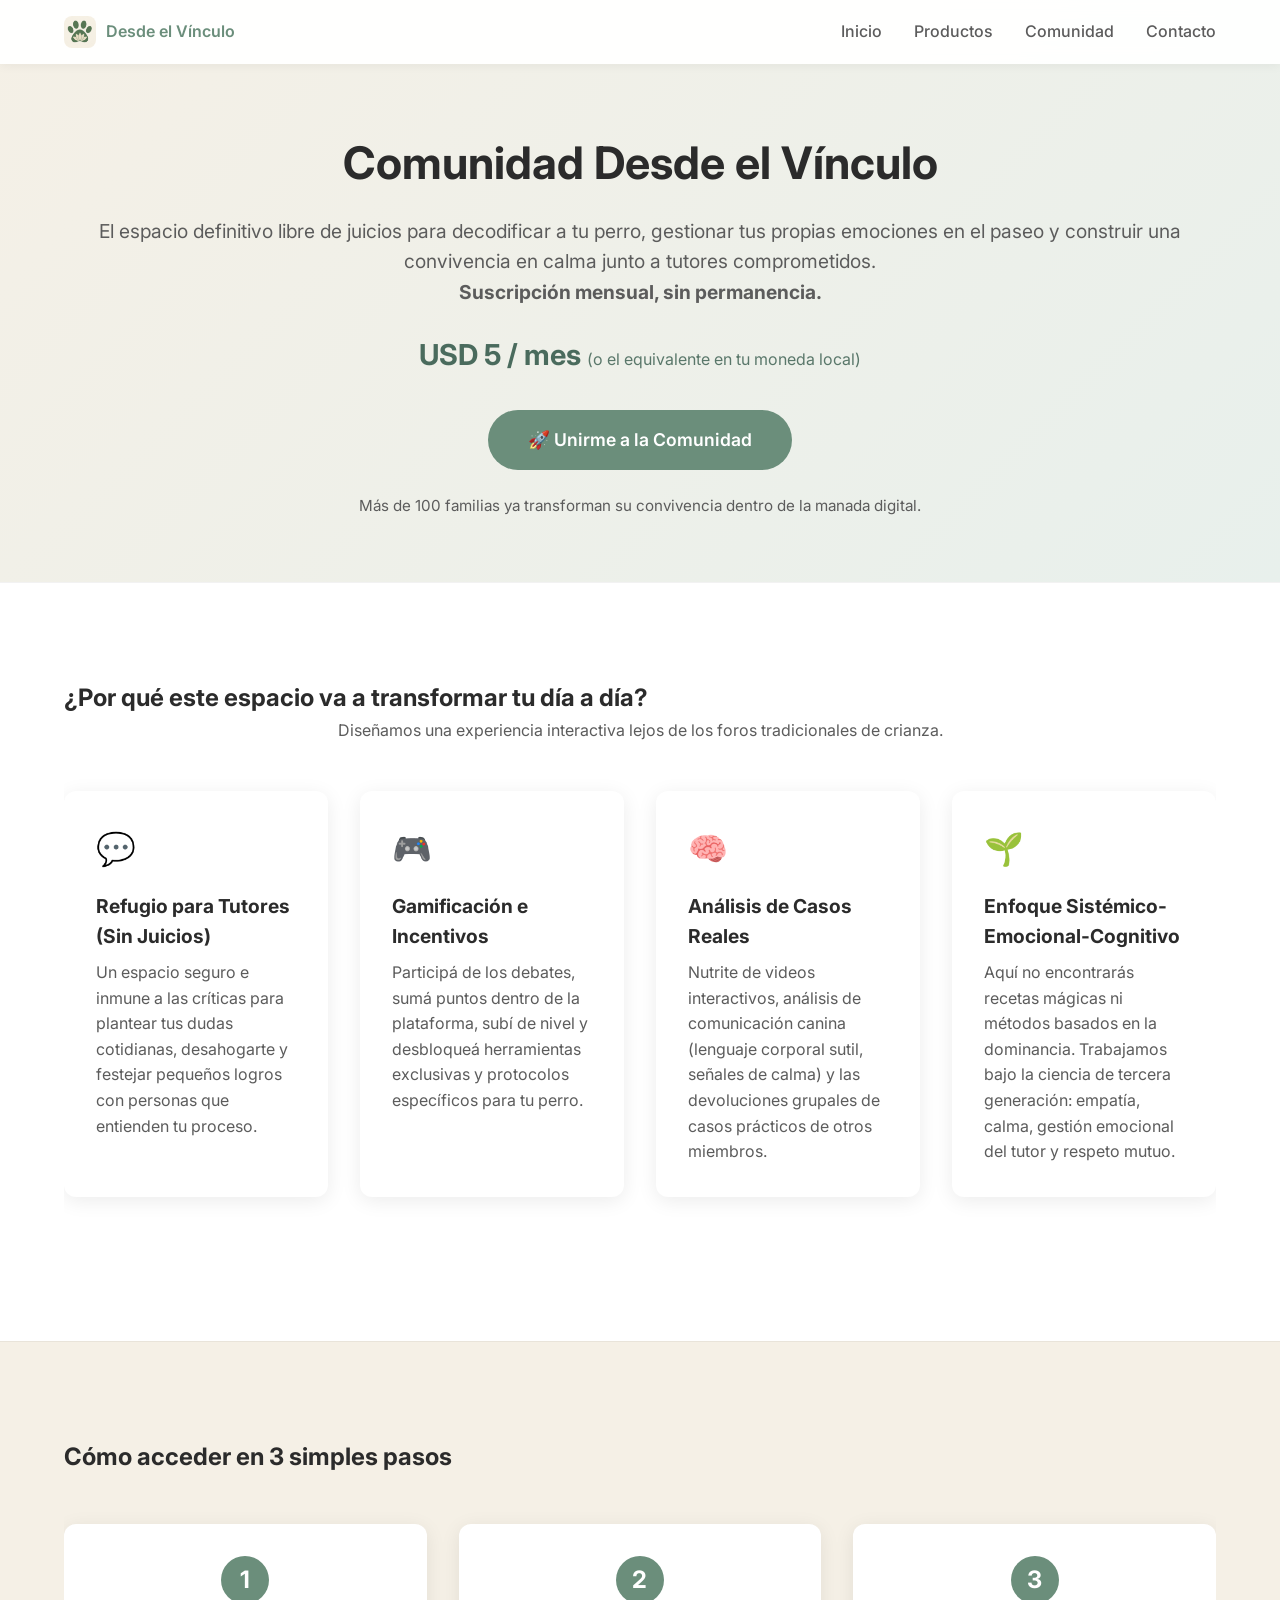
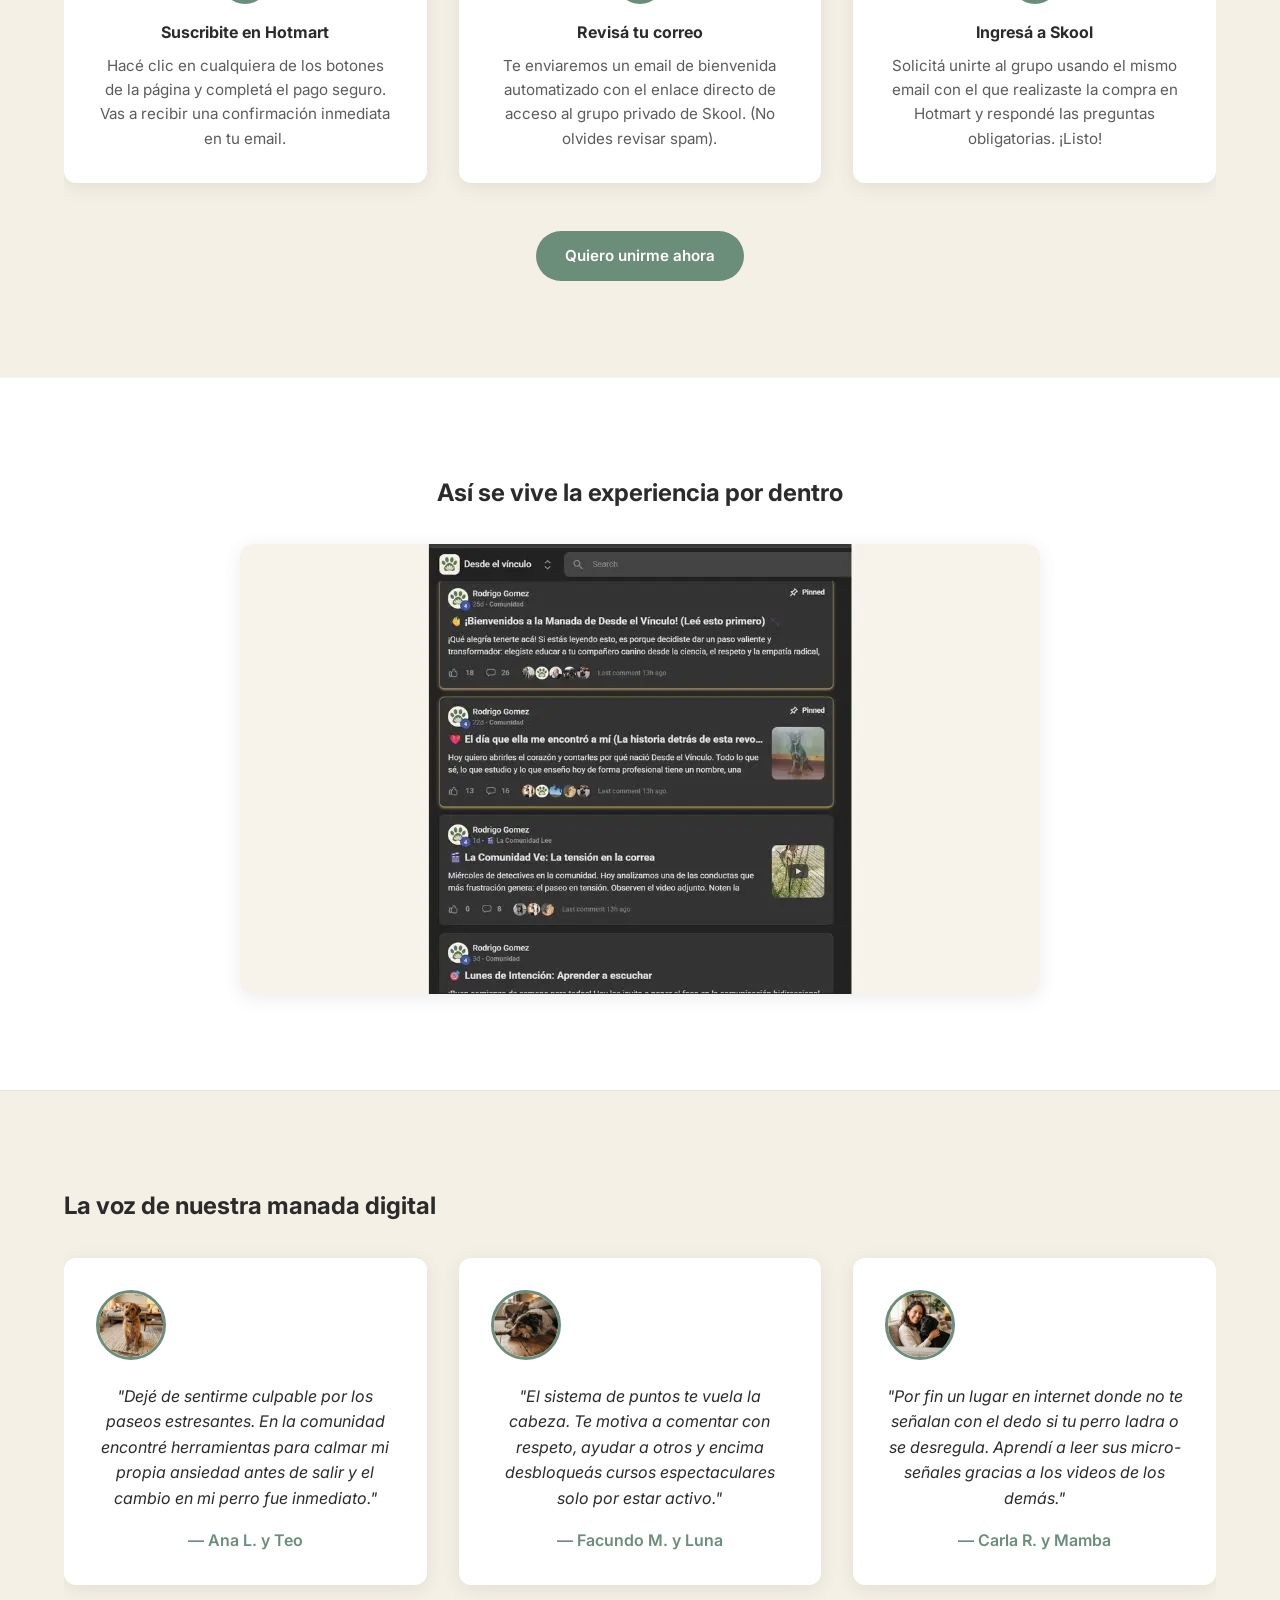
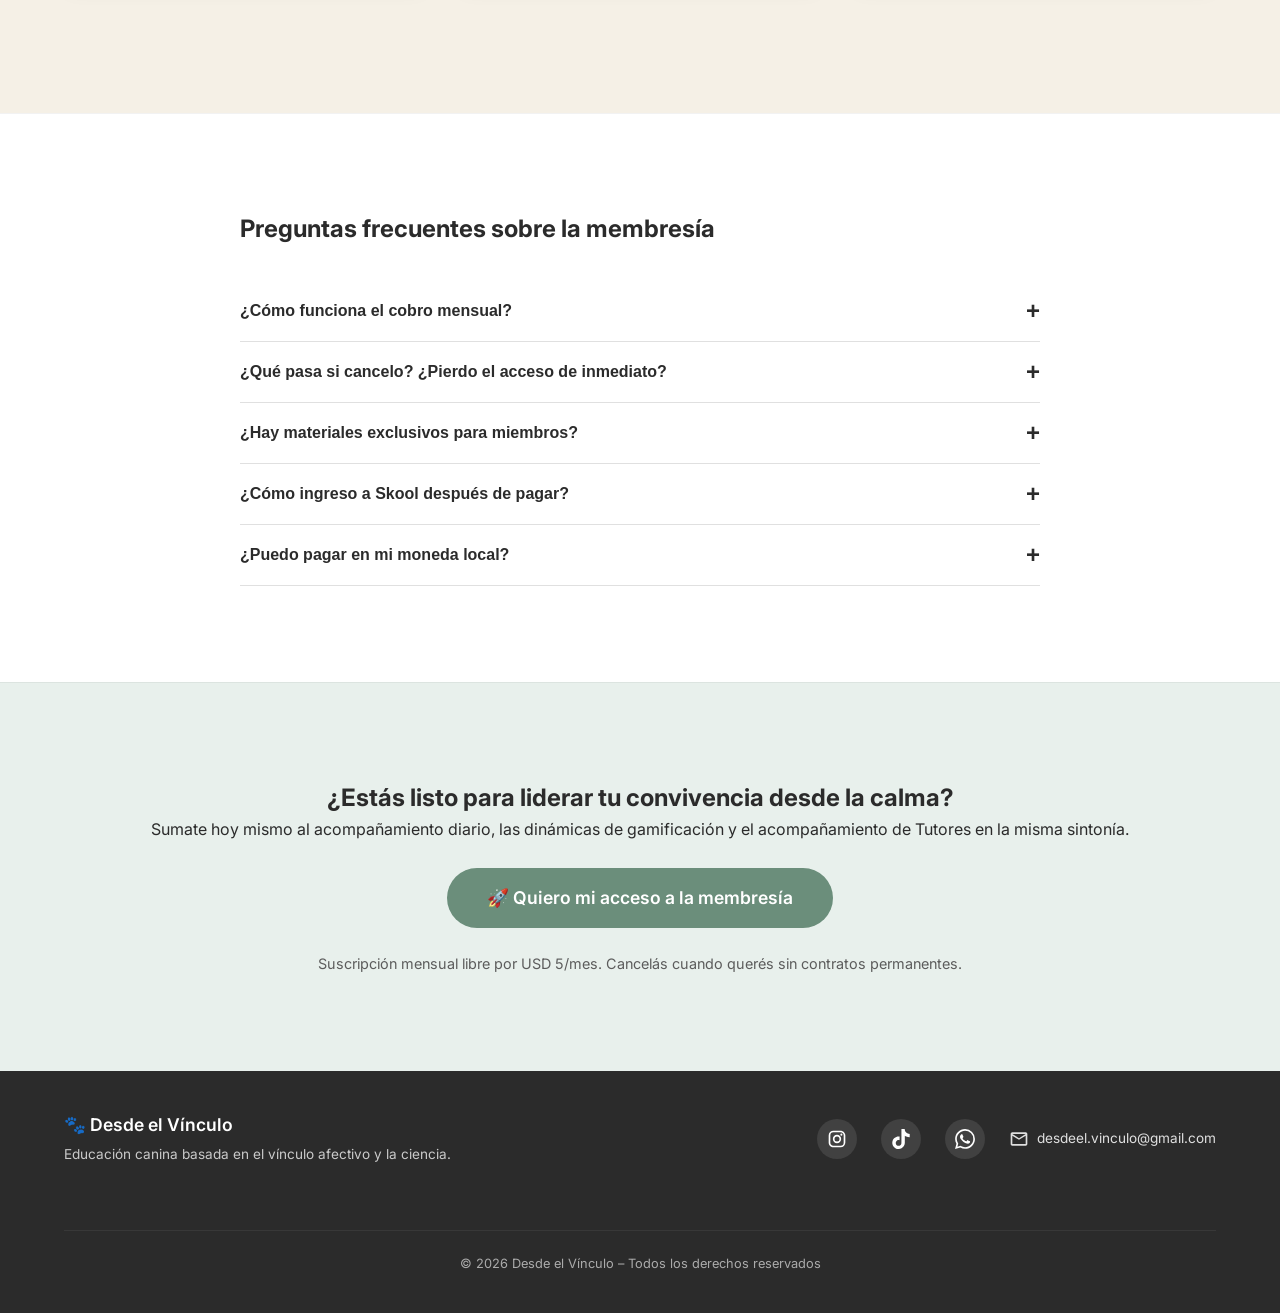
==== commit ee432f76: "Pagina de comunidad actualizada - de miembros fundadores a suscripcion mensual" ====
--- a/comunidad.html
+++ b/comunidad.html
@@ -4,21 +4,26 @@
   <meta charset="UTF-8">
   <meta name="viewport" content="width=device-width, initial-scale=1.0">
   <title>Comunidad | Desde el Vínculo</title>
-  <meta name="description" content="Comunidad exclusiva para tutores de perros. Aprendizaje colectivo, gamificación y apoyo mutuo. ¡Últimos cupos gratuitos!">
+  <meta name="description" content="Membresía mensual de educación canina consciente. Acompañamiento profesional, sesiones en vivo y comunidad privada en Skool.">
   <meta name="robots" content="index, follow">
-  <link rel="canonical" href="https://desdeelvinculo.netlify.app/comunidad.html">
+  <link class="canonical" href="https://desdeelvinculo.netlify.app/comunidad.html">
+
+  <!-- Open Graph -->
   <meta property="og:type" content="website">
   <meta property="og:site_name" content="Desde el Vínculo">
-  <meta property="og:title" content="Comunidad – Desde el Vínculo">
-  <meta property="og:description" content="Un espacio libre de juicios para aprender y compartir sobre educación canina respetuosa.">
+  <meta property="og:title" content="Comunidad – Membresía de Aprendizaje">
+  <meta property="og:description" content="Un espacio privado de educación canina respetuosa, sesiones en vivo y acompañamiento profesional. Suscripción mensual sin permanencia.">
   <meta property="og:image" content="https://desdeelvinculo.netlify.app/img/og-image.jpg">
   <meta property="og:image:width" content="1200">
   <meta property="og:image:height" content="630">
   <meta property="og:url" content="https://desdeelvinculo.netlify.app/comunidad.html">
+
+  <!-- Twitter Card -->
   <meta name="twitter:card" content="summary_large_image">
   <meta name="twitter:title" content="Comunidad – Desde el Vínculo">
-  <meta name="twitter:description" content="Un espacio libre de juicios para aprender y compartir sobre educación canina respetuosa.">
+  <meta name="twitter:description" content="Membresía mensual de educación canina consciente.">
   <meta name="twitter:image" content="https://desdeelvinculo.netlify.app/img/og-image.webp">
+
   <meta name="google-site-verification" content="YnLXtKM4-w28fluN7Jt4KjhZyx0626GhNaNaI8vtAmA">
   <link rel="icon" type="image/png" sizes="512x512" href="img/favicon.png">
   <link rel="apple-touch-icon" sizes="180x180" href="img/favicon.png">
@@ -51,37 +56,23 @@
 
   <main>
     <!-- ========== HERO ========== -->
-<section class="comunidad-hero">
-      <div class="container">
-        <span class="comunidad-hero__badge">🔥 Quedan solo 7 cupos gratuitos</span>
+    <section class="comunidad-hero">
+      <div class="container">
         <h1 class="comunidad-hero__title">Comunidad Desde el Vínculo</h1>
-        <p class="comunidad-hero__subtitle">El espacio definitivo libre de juicios para decodificar a tu perro, gestionar tus propias emociones en el paseo y construir una convivencia en calma junto a tutores comprometidos.</p>
-        <div class="comunidad-hero__stats">
-          <div class="comunidad-hero__stat">
-            <span class="comunidad-hero__numero">93</span>
-            <span class="comunidad-hero__label">Miembros Fundadores</span>
-          </div>
-          <div class="comunidad-hero__stat">
-            <span class="comunidad-hero__numero">24/7</span>
-            <span class="comunidad-hero__label">Soporte y Conexión</span>
-          </div>
-          <div class="comunidad-hero__stat">
-            <span class="comunidad-hero__numero">Gratis</span>
-            <span class="comunidad-hero__label">Para los primeros 100</span>
-          </div>
-        </div>
-        <a href="https://www.skool.com/desde-el-vinculo-2976/about" target="_blank" rel="noopener" class="btn btn--primary" style="font-size: 1.1rem; padding: 1rem 2.5rem;">
-          🚀 Unirme como Miembro Fundador (Gratis)
-        </a>
-        <p class="comunidad-hero__urgencia">⏳ Acceso bonificado de por vida para los primeros 100. Luego, pase mediante suscripción mensual.</p>
-      </div>
-    </section>
-
-   <!-- ========== BENEFICIOS ========== -->
+        <p class="comunidad-hero__subtitle">El espacio definitivo libre de juicios para decodificar a tu perro, gestionar tus propias emociones en el paseo y construir una convivencia en calma junto a tutores comprometidos. <br> <strong>Suscripción mensual, sin permanencia.</strong></p>
+        <p class="comunidad-hero__precio">USD 5 / mes <span style="font-size: 1rem; font-weight: normal; opacity: 0.9;">(o el equivalente en tu moneda local)</span></p>
+        <a href="https://go.hotmart.com/D106780168X" target="_blank" rel="noopener" class="btn btn--primary btn--grande" style="font-size: 1.1rem; padding: 1rem 2.5rem;">
+          🚀 Unirme a la Comunidad
+        </a>
+        <p class="comunidad-hero__info-adicional">Más de 100 familias ya transforman su convivencia dentro de la manada digital.</p>
+      </div>
+    </section>
+
+    <!-- ========== BENEFICIOS (TEXTOS COMPLETOS) ========== -->
     <section class="section bg-white">
       <div class="container">
         <h2 class="section__title">¿Por qué este espacio va a transformar tu día a día?</h2>
-        <p class="section__subtitle">Diseñamos una experiencia interactiva lejos de los foros tradicionales de crianza.</p>
+        <p class="section__subtitle" style="text-align: center; margin-bottom: 2rem; color: var(--gris-medio);">Diseñamos una experiencia interactiva lejos de los foros tradicionales de crianza.</p>
         <div class="beneficios-grid">
           <div class="beneficio-item">
             <div class="beneficio-item__icono">💬</div>
@@ -96,19 +87,46 @@
           <div class="beneficio-item">
             <div class="beneficio-item__icono">🧠</div>
             <h4>Análisis de Casos Reales</h4>
-            <p>Nutrite de videos interactivos, análisis de comunicación canina (lenguaje corporal sutil) y las devoluciones grupales de casos prácticos de otros miembros.</p>
+            <p>Nutrite de videos interactivos, análisis de comunicación canina (lenguaje corporal sutil, señales de calma) y las devoluciones grupales de casos prácticos de otros miembros.</p>
           </div>
           <div class="beneficio-item">
             <div class="beneficio-item__icono">🌱</div>
             <h4>Enfoque Sistémico-Emocional-Cognitivo</h4>
-            <p>Aquí no encontrarás recetas mágicas ni métodos basados en la dominancia. Trabajamos bajo la ciencia de tercera generación: empatía, calma y respeto mutuo.</p>
-          </div>
-        </div>
-      </div>
-    </section>
-
-    <!-- ========== SLIDER DE CAPTURAS ========== -->
-    <section class="section bg-beige comunidad-galeria" style="text-align: center;">
+            <p>Aquí no encontrarás recetas mágicas ni métodos basados en la dominancia. Trabajamos bajo la ciencia de tercera generación: empatía, calma, gestión emocional del tutor y respeto mutuo.</p>
+          </div>
+        </div>
+      </div>
+    </section>
+
+    <!-- ========== ONBOARDING ========== -->
+    <section class="section bg-beige">
+      <div class="container">
+        <h2 class="section__title">Cómo acceder en 3 simples pasos</h2>
+        <div class="onboarding-grid">
+          <div class="onboarding-card">
+            <div class="onboarding-numero">1</div>
+            <h4>Suscribite en Hotmart</h4>
+            <p>Hacé clic en cualquiera de los botones de la página y completá el pago seguro. Vas a recibir una confirmación inmediata en tu email.</p>
+          </div>
+          <div class="onboarding-card">
+            <div class="onboarding-numero">2</div>
+            <h4>Revisá tu correo</h4>
+            <p>Te enviaremos un email de bienvenida automatizado con el enlace directo de acceso al grupo privado de Skool. (No olvides revisar spam).</p>
+          </div>
+          <div class="onboarding-card">
+            <div class="onboarding-numero">3</div>
+            <h4>Ingresá a Skool</h4>
+            <p>Solicitá unirte al grupo usando el mismo email con el que realizaste la compra en Hotmart y respondé las preguntas obligatorias. ¡Listo!</p>
+          </div>
+        </div>
+        <div style="text-align:center; margin-top:2.5rem;">
+          <a href="https://go.hotmart.com/D106780168X" target="_blank" rel="noopener" class="btn btn--primary">Quiero unirme ahora</a>
+        </div>
+      </div>
+    </section>
+
+    <!-- ========== SLIDER DE IMÁGENES ========== -->
+    <section class="section bg-white comunidad-galeria" style="text-align: center;">
       <div class="container">
         <h2 class="section__title">Así se vive la experiencia por dentro</h2>
         <div class="slider">
@@ -122,23 +140,23 @@
       </div>
     </section>
 
-    <!-- ========== TESTIMONIOS ========== -->
-    <section class="section bg-white">
+    <!-- ========== TESTIMONIOS (VERSION COMPLETA CON TARJETAS) ========== -->
+    <section class="section bg-beige">
       <div class="container">
         <h2 class="section__title">La voz de nuestra manada digital</h2>
         <div class="testimonios-grid">
           <div class="testimonio-card">
-            <img src="img/Comunidad/testimonio1.webp" alt="Miembro de la comunidad">
+            <img src="img/Comunidad/testimonio1.webp" alt="Miembro de la comunidad - Ana L.">
             <p>"Dejé de sentirme culpable por los paseos estresantes. En la comunidad encontré herramientas para calmar mi propia ansiedad antes de salir y el cambio en mi perro fue inmediato."</p>
             <cite>— Ana L. y Teo</cite>
           </div>
           <div class="testimonio-card">
-            <img src="img/Comunidad/testimonio2.webp" alt="Miembro de la comunidad">
+            <img src="img/Comunidad/testimonio2.webp" alt="Miembro de la comunidad - Facundo M.">
             <p>"El sistema de puntos te vuela la cabeza. Te motiva a comentar con respeto, ayudar a otros y encima desbloqueás cursos espectaculares solo por estar activo."</p>
             <cite>— Facundo M. y Luna</cite>
           </div>
           <div class="testimonio-card">
-            <img src="img/Comunidad/testimonio3.webp" alt="Miembro de la comunidad">
+            <img src="img/Comunidad/testimonio3.webp" alt="Miembro de la comunidad - Carla R.">
             <p>"Por fin un lugar en internet donde no te señalan con el dedo si tu perro ladra o se desregula. Aprendí a leer sus micro-señales gracias a los videos de los demás."</p>
             <cite>— Carla R. y Mamba</cite>
           </div>
@@ -146,15 +164,54 @@
       </div>
     </section>
 
-    <!-- ========== CTA FINAL ========== -->
+    <!-- ========== FAQ DE MEMBRESÍA ========== -->
+    <section class="section bg-white">
+      <div class="container" style="max-width: 800px; margin: 0 auto;">
+        <h2 class="section__title">Preguntas frecuentes sobre la membresía</h2>
+        <div class="faq-comunidad">
+          <div class="faq-comunidad__item">
+            <button class="faq-comunidad__pregunta">¿Cómo funciona el cobro mensual?</button>
+            <div class="faq-comunidad__respuesta">
+              <p>Es una suscripción automática, similar a cualquier servicio de streaming. Se te cobrará el mismo día de cada mes de forma automática hasta que decidas cancelar. Podés darte de baja en cualquier momento de manera simple y sin penalizaciones.</p>
+            </div>
+          </div>
+          <div class="faq-comunidad__item">
+            <button class="faq-comunidad__pregunta">¿Qué pasa si cancelo? ¿Pierdo el acceso de inmediato?</button>
+            <div class="faq-comunidad__respuesta">
+              <p>Al cancelar tu suscripción, mantendrás acceso completo a la comunidad en Skool y a todos los contenidos exclusivos hasta que termine el período mensual que ya abonaste. No hay cargos sorpresa ni pérdidas de acceso anticipadas.</p>
+            </div>
+          </div>
+          <div class="faq-comunidad__item">
+            <button class="faq-comunidad__pregunta">¿Hay materiales exclusivos para miembros?</button>
+            <div class="faq-comunidad__respuesta">
+              <p>¡Totalmente! Dentro de la plataforma tendrás acceso al <strong>Challenge 7 Días de Calma</strong>, guías de comunicación asertiva, ejercicios de estimulación cognitiva y grabaciones.</p>
+            </div>
+          </div>
+          <div class="faq-comunidad__item">
+            <button class="faq-comunidad__pregunta">¿Cómo ingreso a Skool después de pagar?</button>
+            <div class="faq-comunidad__respuesta">
+              <p>Una vez procesado el pago seguro en Hotmart, recibirás un correo automatizado con tu invitación. Hacés clic en ella, te unís al grupo ingresando el mismo correo de tu compra y aprobaremos tu entrada de inmediato para cuidar la privacidad del espacio.</p>
+            </div>
+          </div>
+          <div class="faq-comunidad__item">
+            <button class="faq-comunidad__pregunta">¿Puedo pagar en mi moneda local?</button>
+            <div class="faq-comunidad__respuesta">
+              <p>Sí, la pasarela de Hotmart realiza la conversión transparente a tu moneda local según el país donde te encuentres. Si estás en Argentina, podrás abonar en pesos argentinos viendo reflejadas las opciones locales disponibles en la pantalla de checkout.</p>
+            </div>
+          </div>
+        </div>
+      </div>
+    </section>
+
+    <!-- ========== CTA FINAL (TEXTOS REESTRUCTURADOS) ========== -->
     <section class="section bg-verde-claro cta-comunidad">
       <div class="container" style="text-align: center;">
         <h2 class="section__title">¿Estás listo para liderar tu convivencia desde la calma?</h2>
-        <p class="section__subtitle">Asegurá tu pase libre permanente como miembro fundador antes de que las plazas se completen.</p>
-        <a href="https://www.skool.com/desde-el-vinculo-2976/about" target="_blank" rel="noopener" class="btn btn--primary" style="font-size: 1.1rem; padding: 1rem 2.5rem;">
-          🚀 Quiero mi acceso gratuito permanente
-        </a>
-        <p style="margin-top: 1rem; font-size: 0.9rem; color: var(--gris-medio);">Solo quedan 7 lugares libres. Una vez alcanzados los 100 miembros, el ingreso tendrá un costo de 5 USD/mes.</p>
+        <p class="section__subtitle">Sumate hoy mismo al acompañamiento diario, las dinámicas de gamificación y el acompañamiento de Tutores en la misma sintonía.</p> <br>
+        <a href="https://go.hotmart.com/D106780168X" target="_blank" rel="noopener" class="btn btn--primary" style="font-size: 1.1rem; padding: 1rem 2.5rem;">
+          🚀 Quiero mi acceso a la membresía
+        </a>
+        <p style="margin-top: 1.5rem; font-size: 0.9rem; color: var(--gris-medio);">Suscripción mensual libre por USD 5/mes. Cancelás cuando querés sin contratos permanentes.</p>
       </div>
     </section>
   </main>
@@ -185,5 +242,14 @@
   </footer>
 
   <script src="js/main.js"></script>
+  <script>
+    // FAQ desplegable de membresía
+    document.querySelectorAll('.faq-comunidad__pregunta').forEach(btn => {
+      btn.addEventListener('click', () => {
+        const item = btn.parentElement;
+        item.classList.toggle('faq-comunidad__item--abierto');
+      });
+    });
+  </script>
 </body>
 </html>
--- a/css/comunidad.css
+++ b/css/comunidad.css
@@ -1,71 +1,34 @@
-/* === PÁGINA COMUNIDAD === */
-
-/* Hero */
+/* === PÁGINA COMUNIDAD (MEMBRESÍA) === */
 .comunidad-hero {
-  background: var(--beige);
+  background: linear-gradient(135deg, var(--beige) 0%, #E8F0EC 100%);
   padding: 8rem 0 4rem;
   text-align: center;
 }
-
-.comunidad-hero__badge {
-  display: inline-block;
-  background: var(--verde);
-  color: white;
-  padding: 0.3rem 1.2rem;
-  border-radius: 50px;
-  font-size: 0.9rem;
-  font-weight: 600;
-  margin-bottom: 1.5rem;
-}
-
 .comunidad-hero__title {
   font-size: clamp(2rem, 5vw, 2.8rem);
   font-weight: 700;
   margin-bottom: 1rem;
-  line-height: 1.2;
-}
-
+}
 .comunidad-hero__subtitle {
   font-size: 1.2rem;
   color: var(--gris-medio);
-  margin-bottom: 2.5rem;
-  max-width: 600px;
-  margin-left: auto;
-  margin-right: auto;
-}
-
-.comunidad-hero__stats {
-  display: flex;
-  justify-content: center;
-  gap: 3rem;
-  margin-bottom: 2.5rem;
-  flex-wrap: wrap;
-}
-
-.comunidad-hero__stat {
-  display: flex;
-  flex-direction: column;
-  align-items: center;
-}
-
-.comunidad-hero__numero {
-  font-size: 2.5rem;
+  margin-bottom: 1.5rem;
+  line-height: 1.6;
+}
+.comunidad-hero__precio {
+  font-size: 1.8rem;
   font-weight: 700;
-  color: var(--verde);
-  line-height: 1;
-}
-
-.comunidad-hero__label {
-  font-size: 0.9rem;
-  color: var(--gris-medio);
-  margin-top: 0.3rem;
-}
-
-.comunidad-hero__urgencia {
-  margin-top: 1rem;
-  font-size: 0.9rem;
-  color: #e67e22;
-  font-weight: 500;
+  color: var(--verde-oscuro);
+  margin-bottom: 2rem;
+}
+.btn--grande {
+  padding: 1rem 2.5rem;
+  font-size: 1.2rem;
+}
+.comunidad-hero__info-adicional {
+  margin-top: 1.5rem;
+  font-size: 0.95rem;
+  color: var(--gris-medio);
 }
 
 /* Beneficios */
@@ -75,37 +38,62 @@
   gap: 2rem;
   margin: 3rem 0;
 }
-
 .beneficio-item {
   background: var(--blanco);
   padding: 2rem;
   border-radius: var(--radius);
   box-shadow: var(--sombra);
-  transition: transform 0.3s ease, box-shadow 0.3s ease;
-}
-
-.beneficio-item:hover {
-  transform: translateY(-4px);
-  box-shadow: 0 8px 24px rgba(0,0,0,0.1);
-}
-
+}
 .beneficio-item__icono {
-  font-size: 2.5rem;
+  font-size: 2rem;
   margin-bottom: 1rem;
 }
-
 .beneficio-item h4 {
   margin-bottom: 0.5rem;
   font-size: 1.2rem;
 }
-
 .beneficio-item p {
   color: var(--gris-medio);
+}
+
+/* Onboarding (nuevo) */
+.onboarding-grid {
+  display: grid;
+  grid-template-columns: repeat(auto-fit, minmax(220px, 1fr));
+  gap: 2rem;
+  margin: 3rem 0;
+}
+.onboarding-card {
+  background: var(--blanco);
+  padding: 2rem;
+  border-radius: var(--radius);
+  box-shadow: var(--sombra);
+  text-align: center;
+  position: relative;
+}
+.onboarding-numero {
+  width: 48px;
+  height: 48px;
+  border-radius: 50%;
+  background: var(--verde);
+  color: white;
+  font-size: 1.5rem;
+  font-weight: 700;
+  display: flex;
+  align-items: center;
+  justify-content: center;
+  margin: 0 auto 1rem;
+}
+.onboarding-card h4 {
+  margin-bottom: 0.5rem;
+}
+.onboarding-card p {
+  color: var(--gris-medio);
   font-size: 0.95rem;
 }
 
-/* Slider de capturas */
-.comunidad-galeria .slider {
+/* Slider */
+.slider {
   max-width: 800px;
   margin: 2rem auto 0;
   position: relative;
@@ -114,32 +102,28 @@
   box-shadow: var(--sombra);
   aspect-ratio: 16 / 9;
 }
-
-.comunidad-galeria .slider__track {
+.slider__track {
   position: relative;
   width: 100%;
 }
-
-.comunidad-galeria .slider__img {
+.slider__img {
   display: none;
   width: 100%;
   height: auto;
   object-fit: contain;
   border-radius: var(--radius);
 }
-
-.comunidad-galeria .slider__img.active {
+.slider__img.active {
   display: block;
 }
 
-/* Testimonios */
+/* Testimonios (diseño renovado con tarjetas e imágenes pequeñas) */
 .testimonios-grid {
   display: grid;
   grid-template-columns: repeat(auto-fit, minmax(280px, 1fr));
   gap: 2rem;
-  margin: 3rem 0;
-}
-
+  margin: 2rem 0;
+}
 .testimonio-card {
   background: var(--blanco);
   padding: 2rem;
@@ -147,42 +131,84 @@
   box-shadow: var(--sombra);
   text-align: center;
 }
-
 .testimonio-card img {
   width: 70px;
   height: 70px;
   border-radius: 50%;
   object-fit: cover;
-  margin: 0 auto 1rem;
-}
-
+  margin-bottom: 1.5rem;
+  border: 3px solid var(--verde);
+}
 .testimonio-card p {
   font-style: italic;
   margin-bottom: 1rem;
 }
-
 .testimonio-card cite {
   font-weight: 600;
   color: var(--verde);
+  font-style: normal;
+}
+
+/* FAQ Membresía (acordeón) */
+.faq-comunidad {
+  margin-top: 2rem;
+}
+.faq-comunidad__item {
+  border-bottom: 1px solid #e0e0e0;
+}
+.faq-comunidad__pregunta {
+  width: 100%;
+  background: none;
+  border: none;
+  padding: 1rem 0;
+  text-align: left;
+  font-weight: 600;
+  font-size: 1rem;
+  cursor: pointer;
+  display: flex;
+  justify-content: space-between;
+  align-items: center;
+  color: var(--gris-oscuro);
+}
+.faq-comunidad__pregunta::after {
+  content: "+";
+  font-size: 1.5rem;
+  transition: transform 0.3s;
+}
+.faq-comunidad__item--abierto .faq-comunidad__pregunta::after {
+  content: "−";
+}
+.faq-comunidad__respuesta {
+  max-height: 0;
+  overflow: hidden;
+  transition: max-height 0.3s ease, padding 0.3s ease;
+  padding: 0 1rem;
+  font-size: 0.95rem;
+  color: var(--gris-medio);
+}
+.faq-comunidad__item--abierto .faq-comunidad__respuesta {
+  max-height: 500px;
+  padding-bottom: 1rem;
 }
 
 /* CTA final */
 .cta-comunidad {
-  padding: 4rem 1rem;
+  text-align: center;
 }
 
 /* Responsive */
 @media (max-width: 768px) {
-  .comunidad-hero__stats {
-    gap: 1.5rem;
-  }
-  .comunidad-hero__numero {
-    font-size: 2rem;
-  }
-  .beneficios-grid {
+  .comunidad-hero {
+    padding: 6rem 0 3rem;
+  }
+  .onboarding-grid {
     grid-template-columns: 1fr;
   }
-  .testimonios-grid {
-    grid-template-columns: 1fr;
+  .slider {
+    aspect-ratio: 4/3;
+  }
+  .testimonio-card img {
+    width: 60px;
+    height: 60px;
   }
 }
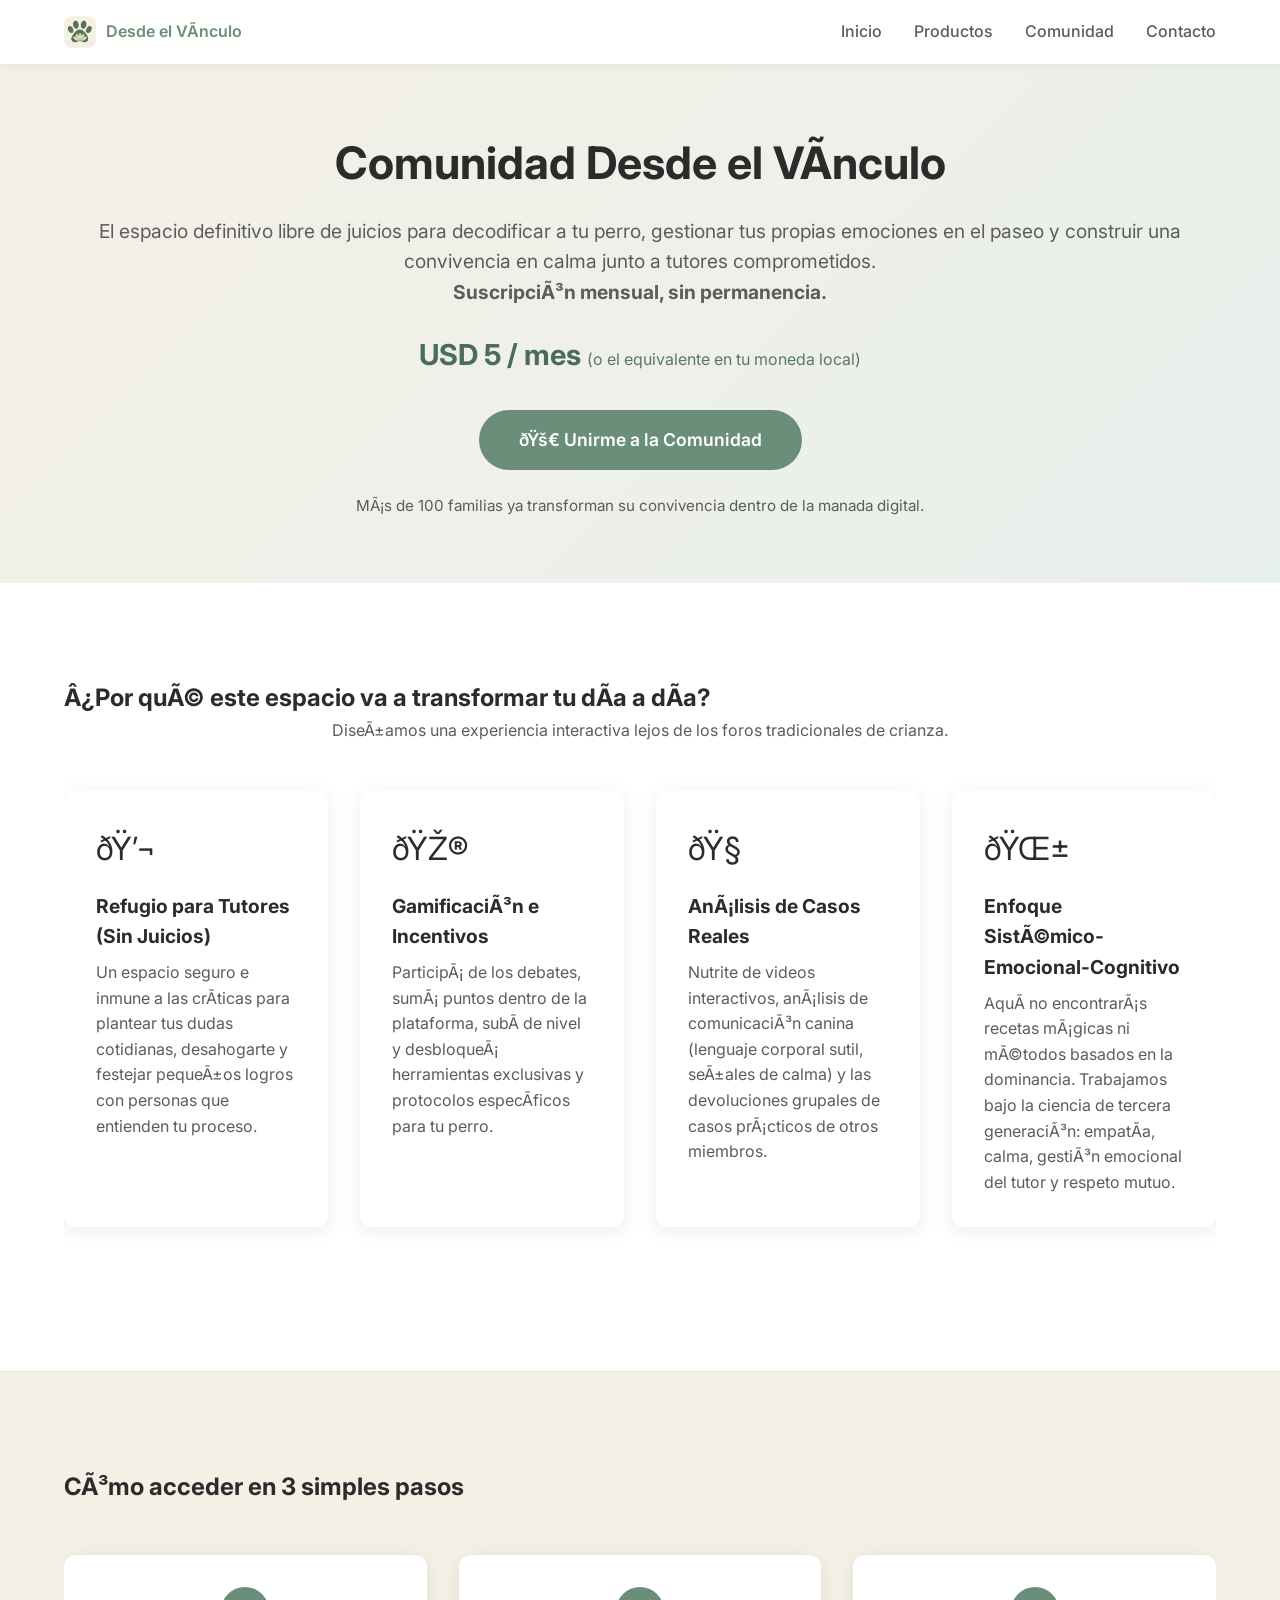
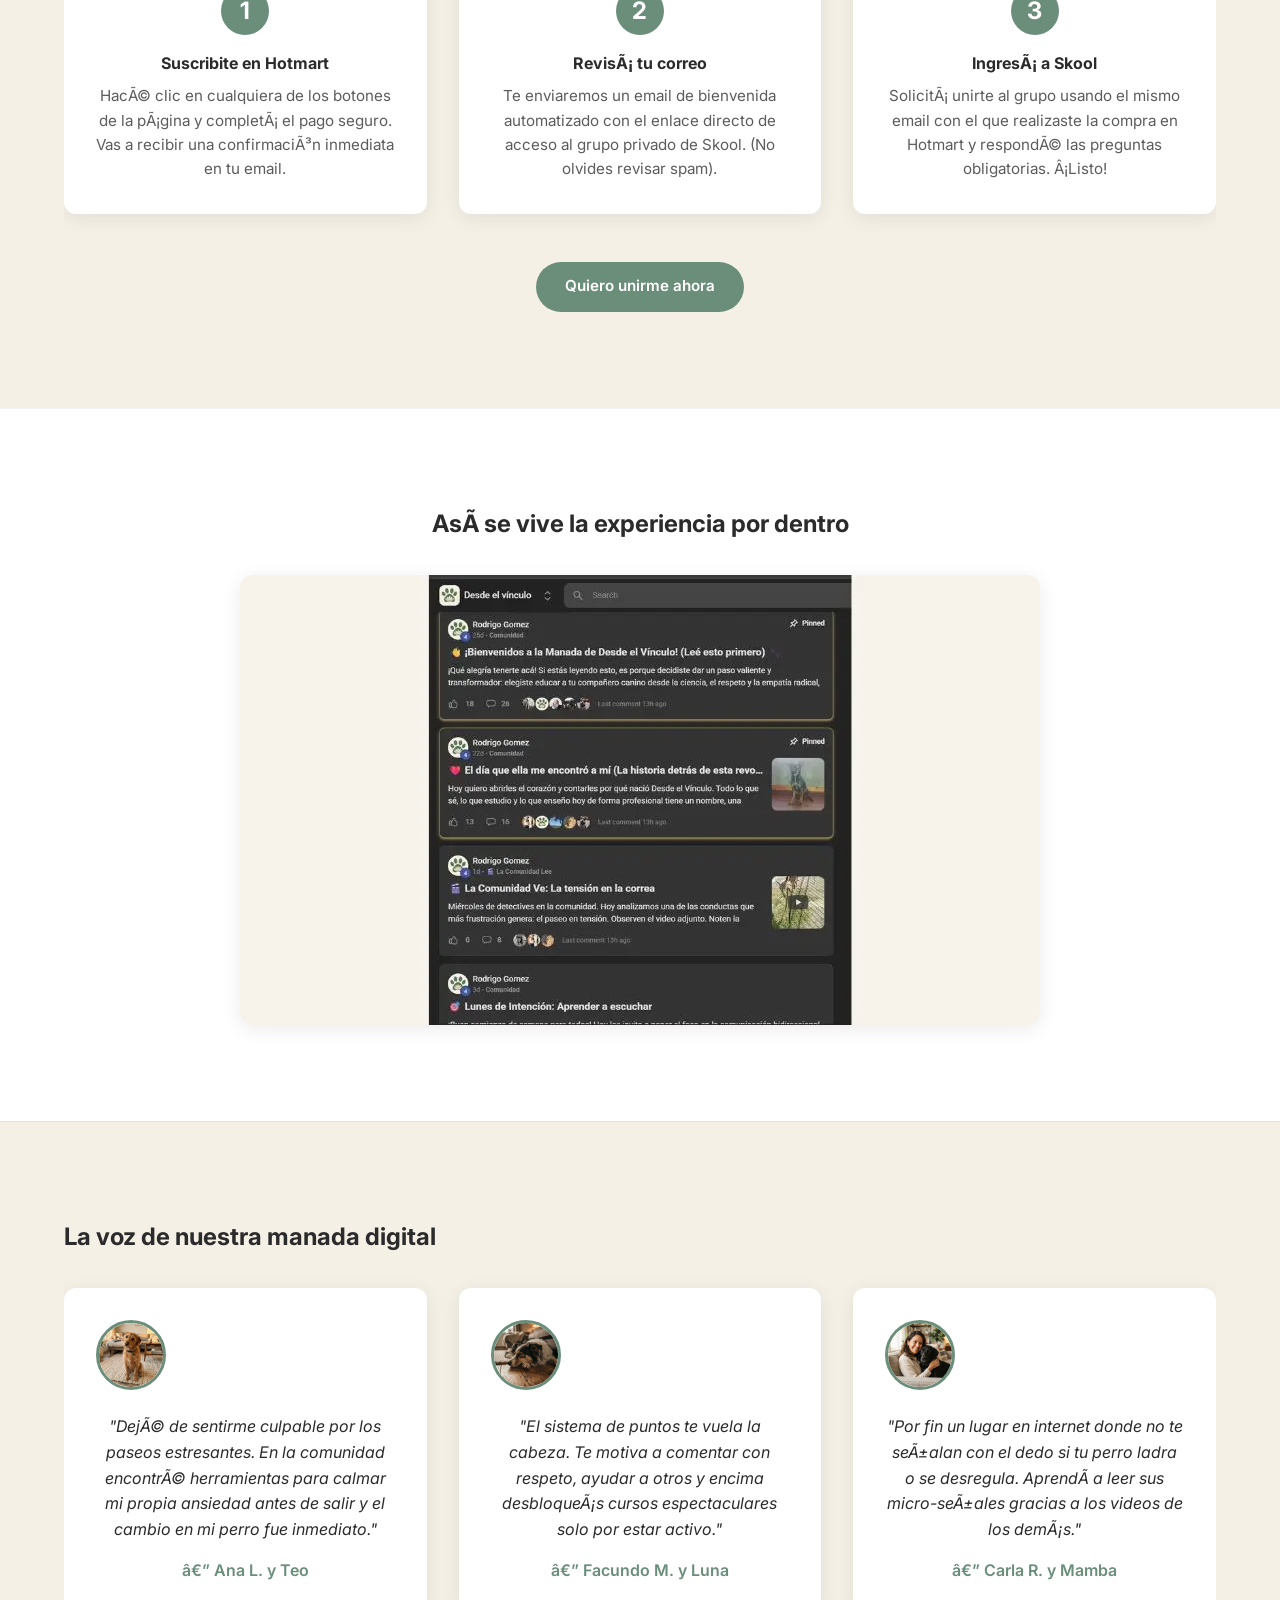
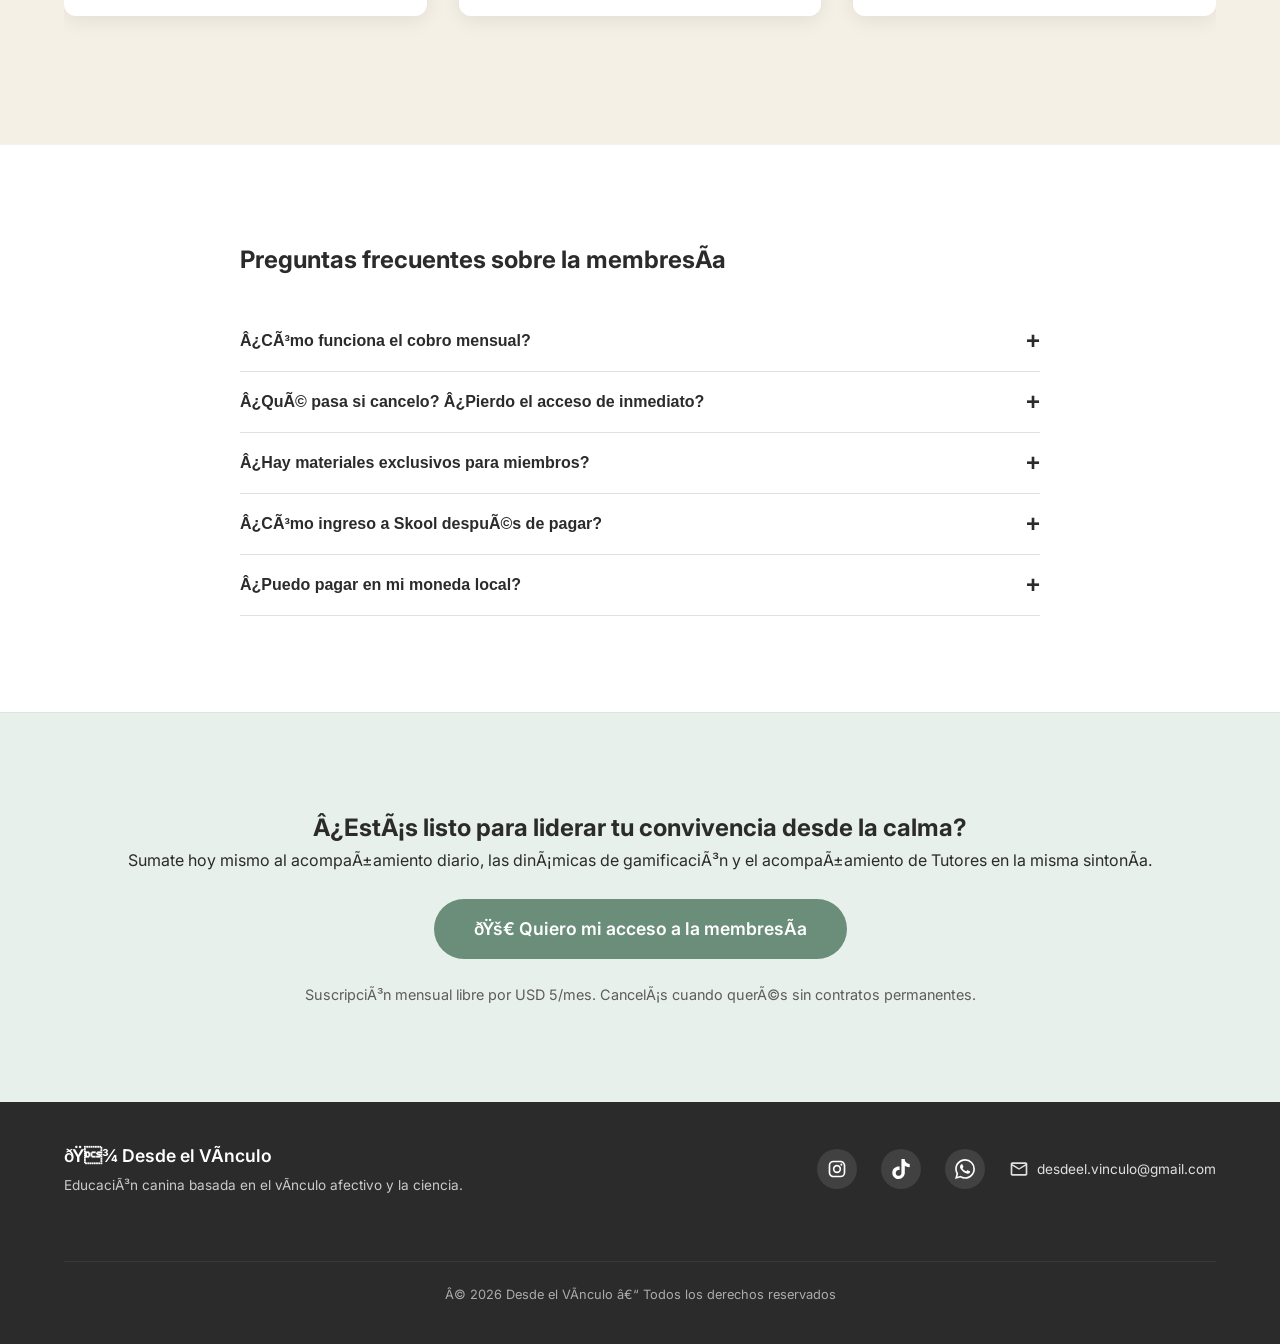
==== commit 2f1ebb4c: "+etiquetas a todos los html" ====
--- a/comunidad.html
+++ b/comunidad.html
@@ -1,6 +1,48 @@
 <!DOCTYPE html>
 <html lang="es">
 <head>
+
+  <!-- Google tag (gtag.js) -->
+<script async src="https://www.googletagmanager.com/gtag/js?id=G-JM0SSS2W3R"></script>
+<script>
+  window.dataLayer = window.dataLayer || [];
+  function gtag(){dataLayer.push(arguments);}
+  gtag('js', new Date());
+
+  gtag('config', 'G-JM0SSS2W3R');
+</script>
+
+<!-- Meta Pixel Code -->
+  <script>
+    !function(f,b,e,v,n,t,s)
+    {if(f.fbq)return;n=f.fbq=function(){n.callMethod?
+    n.callMethod.apply(n,arguments):n.queue.push(arguments)};
+    if(!f._fbq)f._fbq=n;n.push=n;n.loaded=!0;n.version='2.0';
+    n.queue=[];t=b.createElement(e);t.async=!0;
+    t.src=v;s=b.getElementsByTagName(e)[0];
+    s.parentNode.insertBefore(t,s)}(window, document,'script',
+    'https://connect.facebook.net/en_US/fbevents.js');
+    fbq('init', '1762875585138053');
+    fbq('track', 'PageView');
+  </script>
+  <noscript>
+    <img height="1" width="1" style="display:none"
+         src="https://www.facebook.com/tr?id=1762875585138053&ev=PageView&noscript=1"/>
+  </noscript>
+  <!-- End Meta Pixel Code -->
+
+  <!-- Script de CLARITY Microsoft-->
+<script type="text/javascript">
+    (function(c,l,a,r,i,t,y){
+        c[a]=c[a]||function(){(c[a].q=c[a].q||[]).push(arguments)};
+        t=l.createElement(r);t.async=1;t.src="https://www.clarity.ms/tag/"+i;
+        y=l.getElementsByTagName(r)[0];y.parentNode.insertBefore(t,y);
+    })(window, document, "clarity", "script", "xyv86zc1vc");
+</script>
+  <!-- End of Script de CLARITY Microsoft-->
+
+
+
   <meta charset="UTF-8">
   <meta name="viewport" content="width=device-width, initial-scale=1.0">
   <title>Comunidad | Desde el Vínculo</title>
